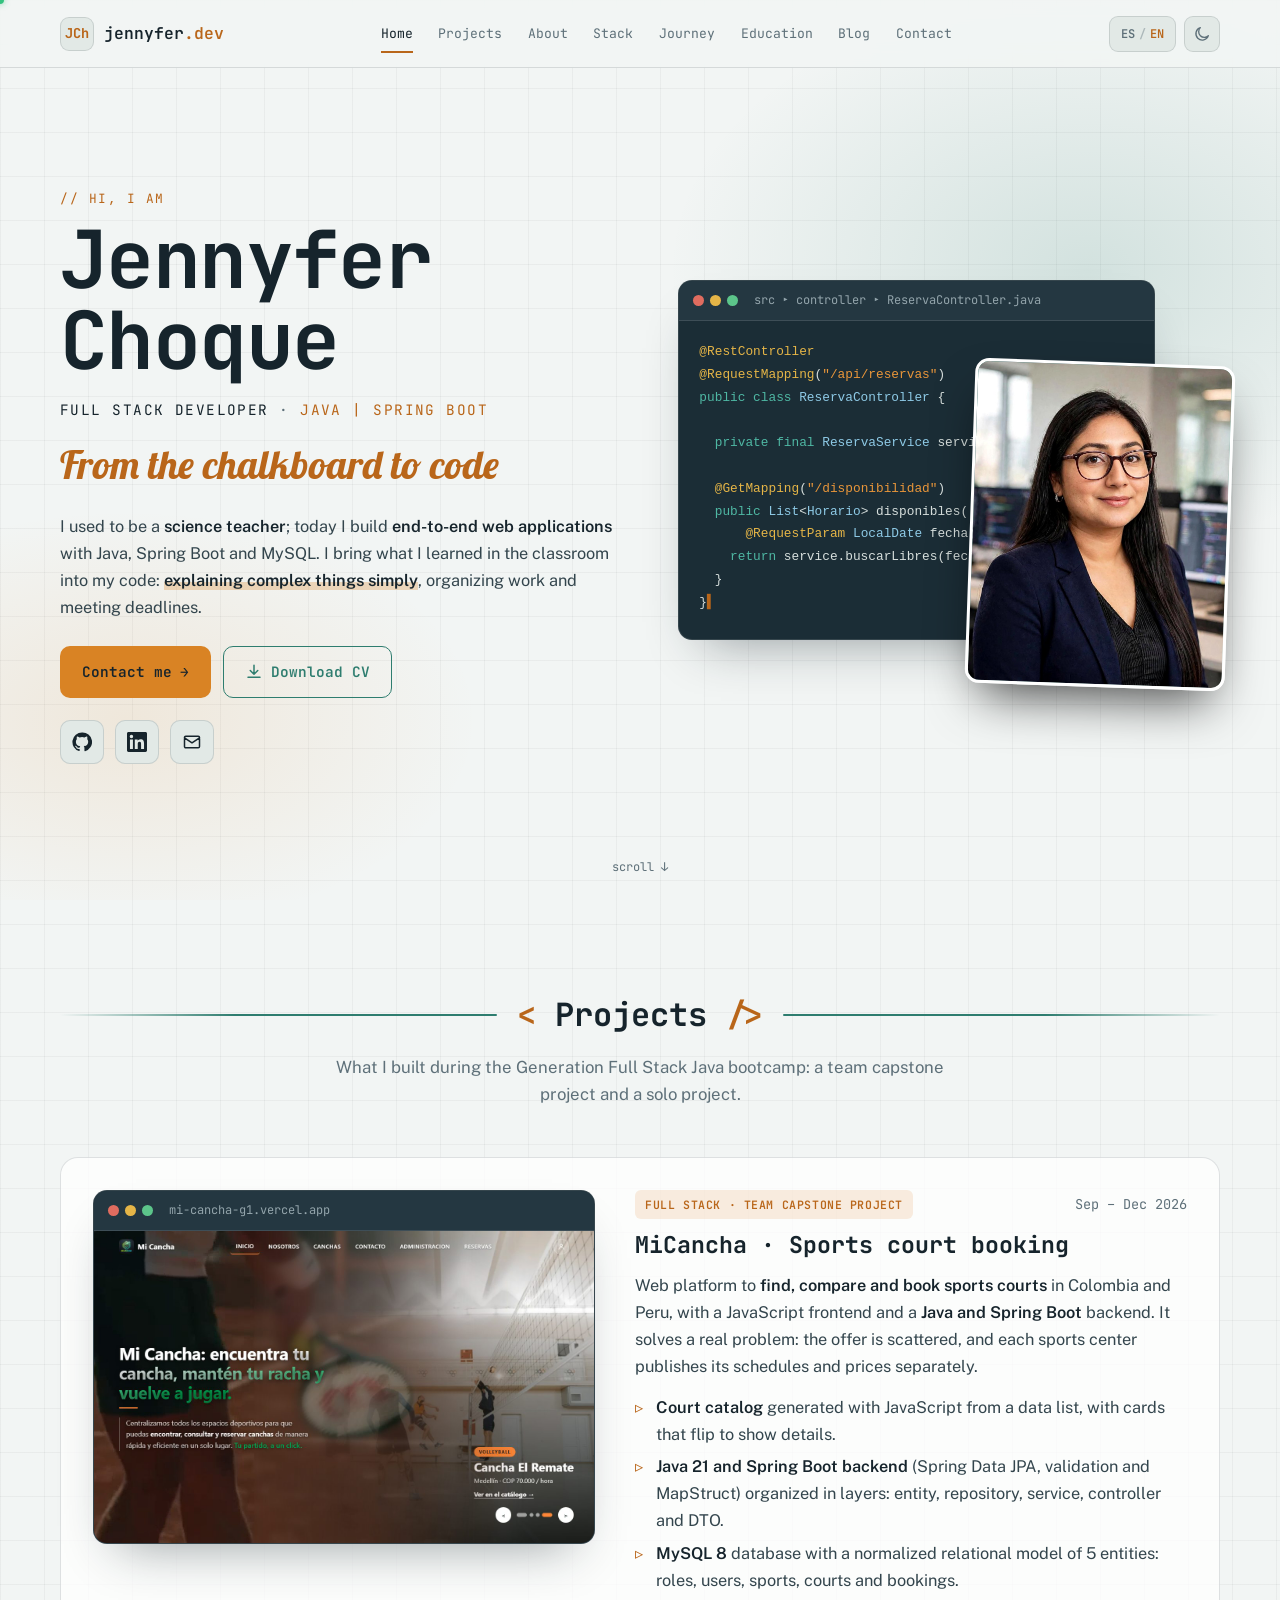
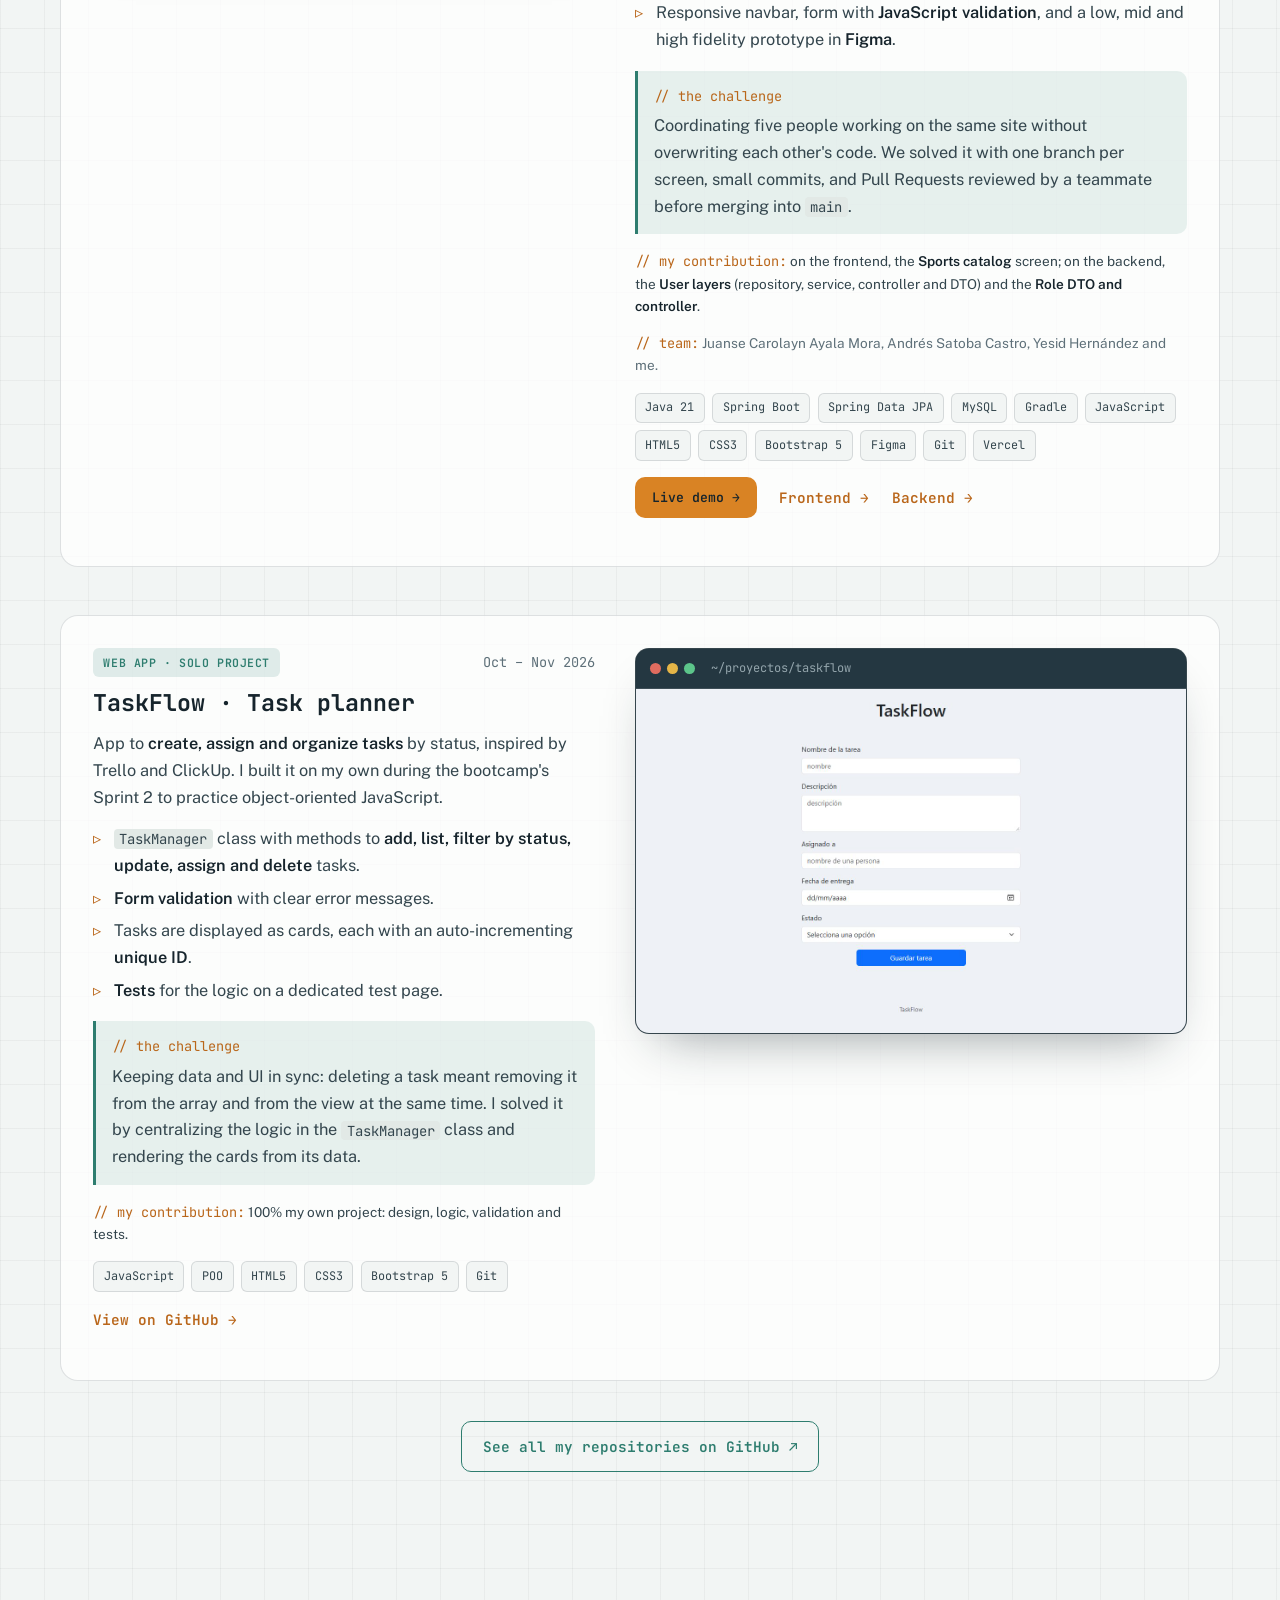
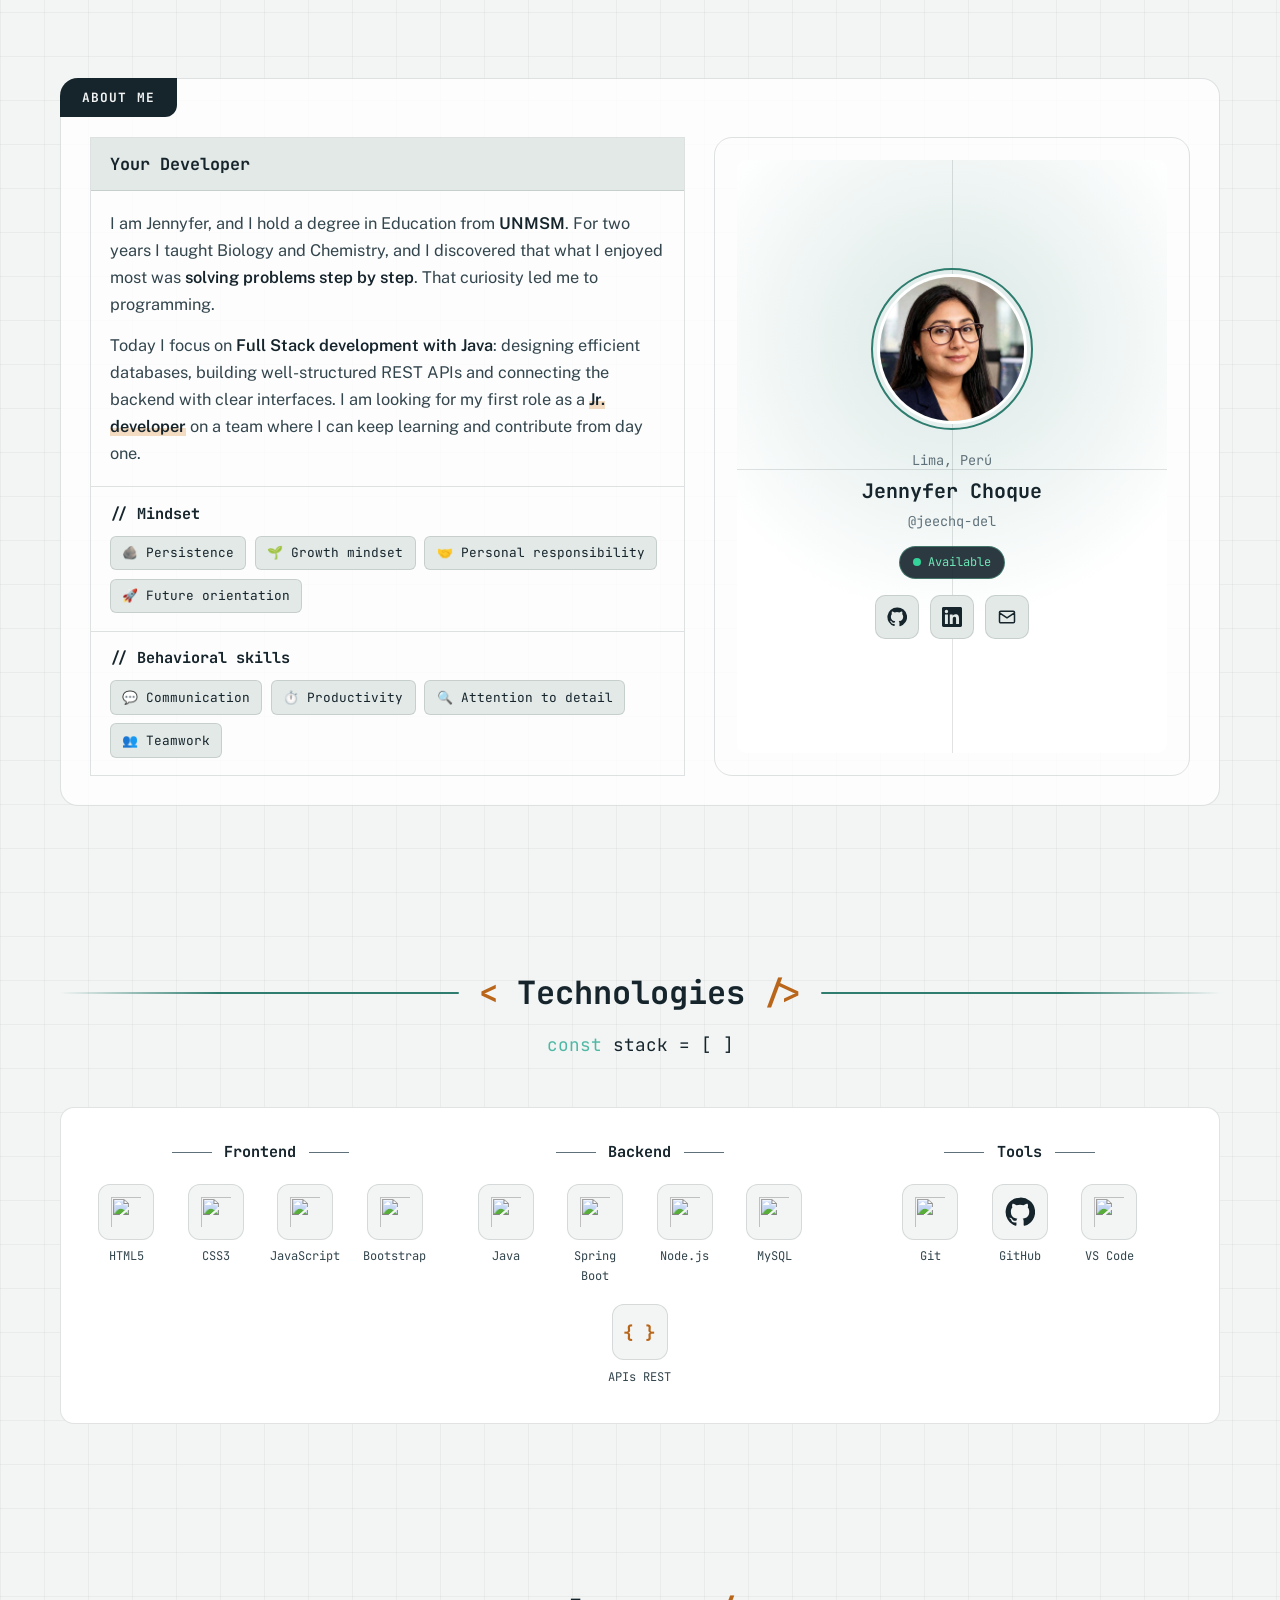
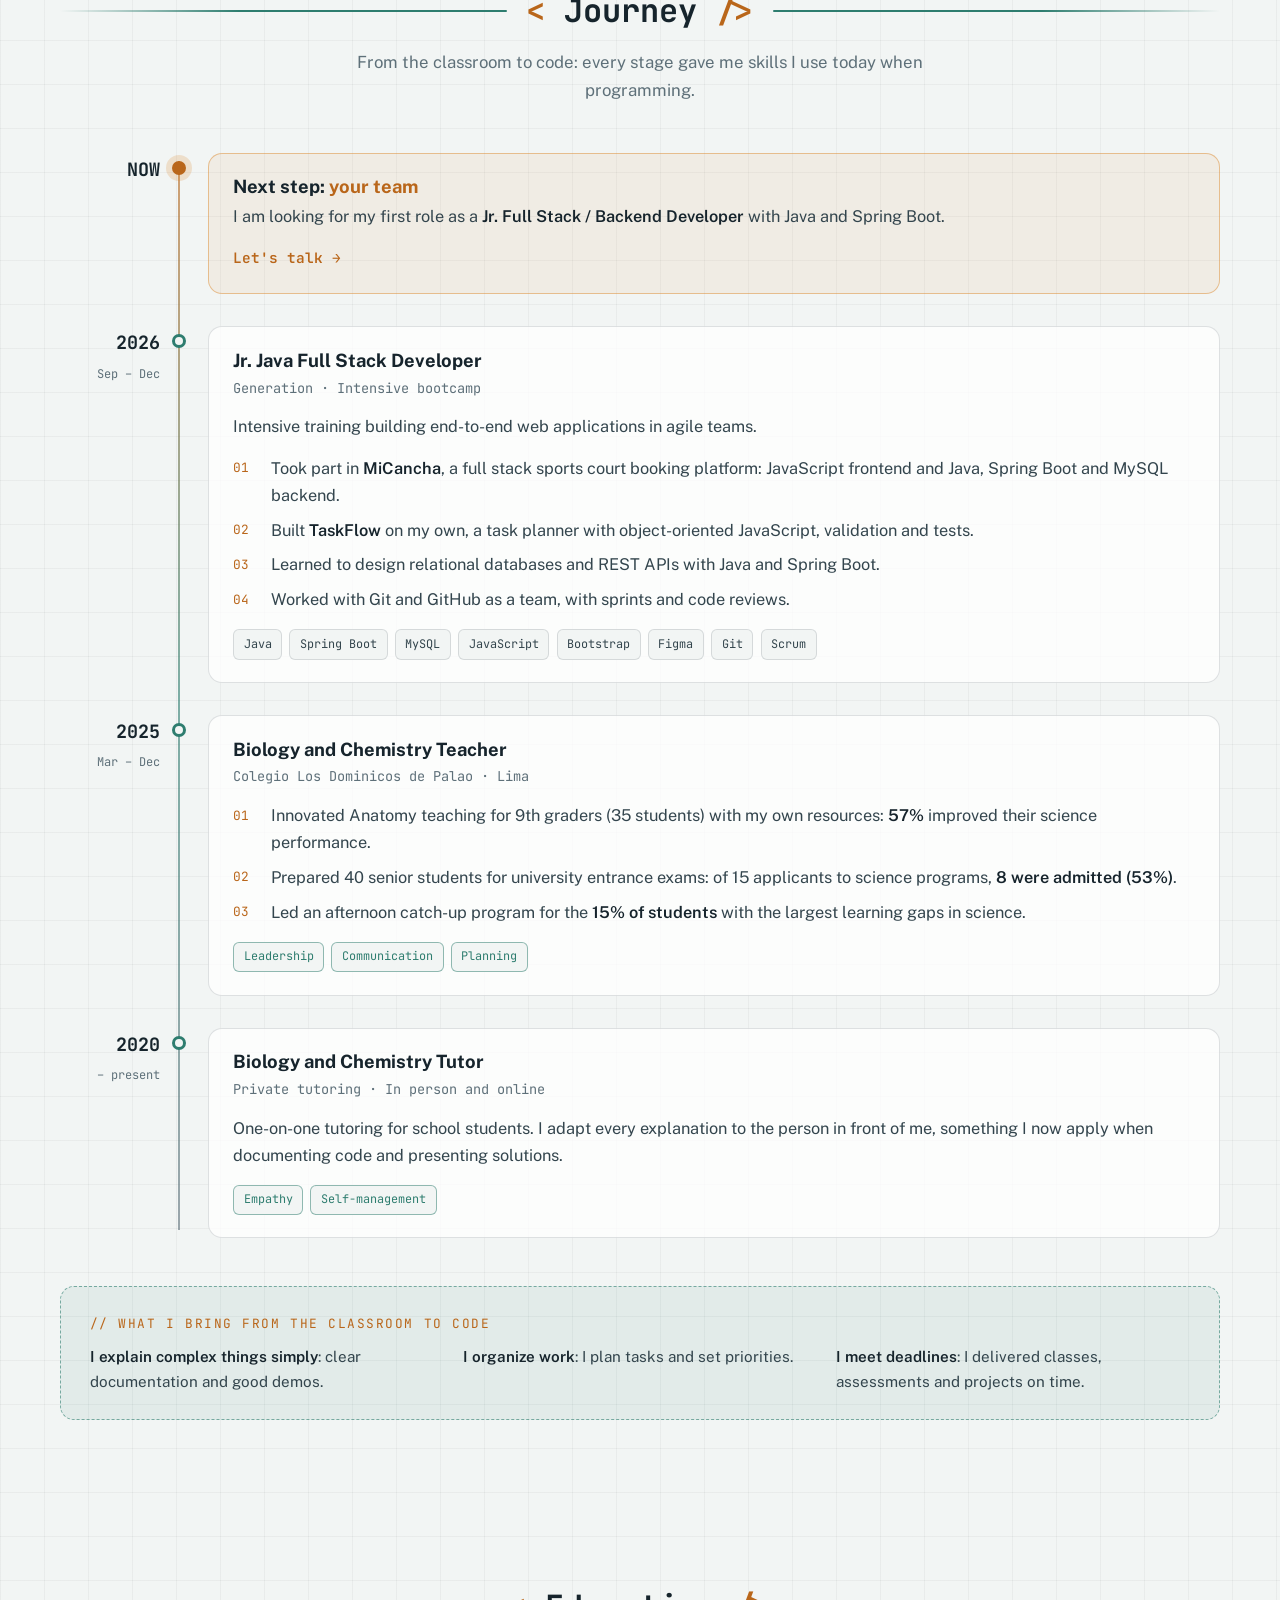
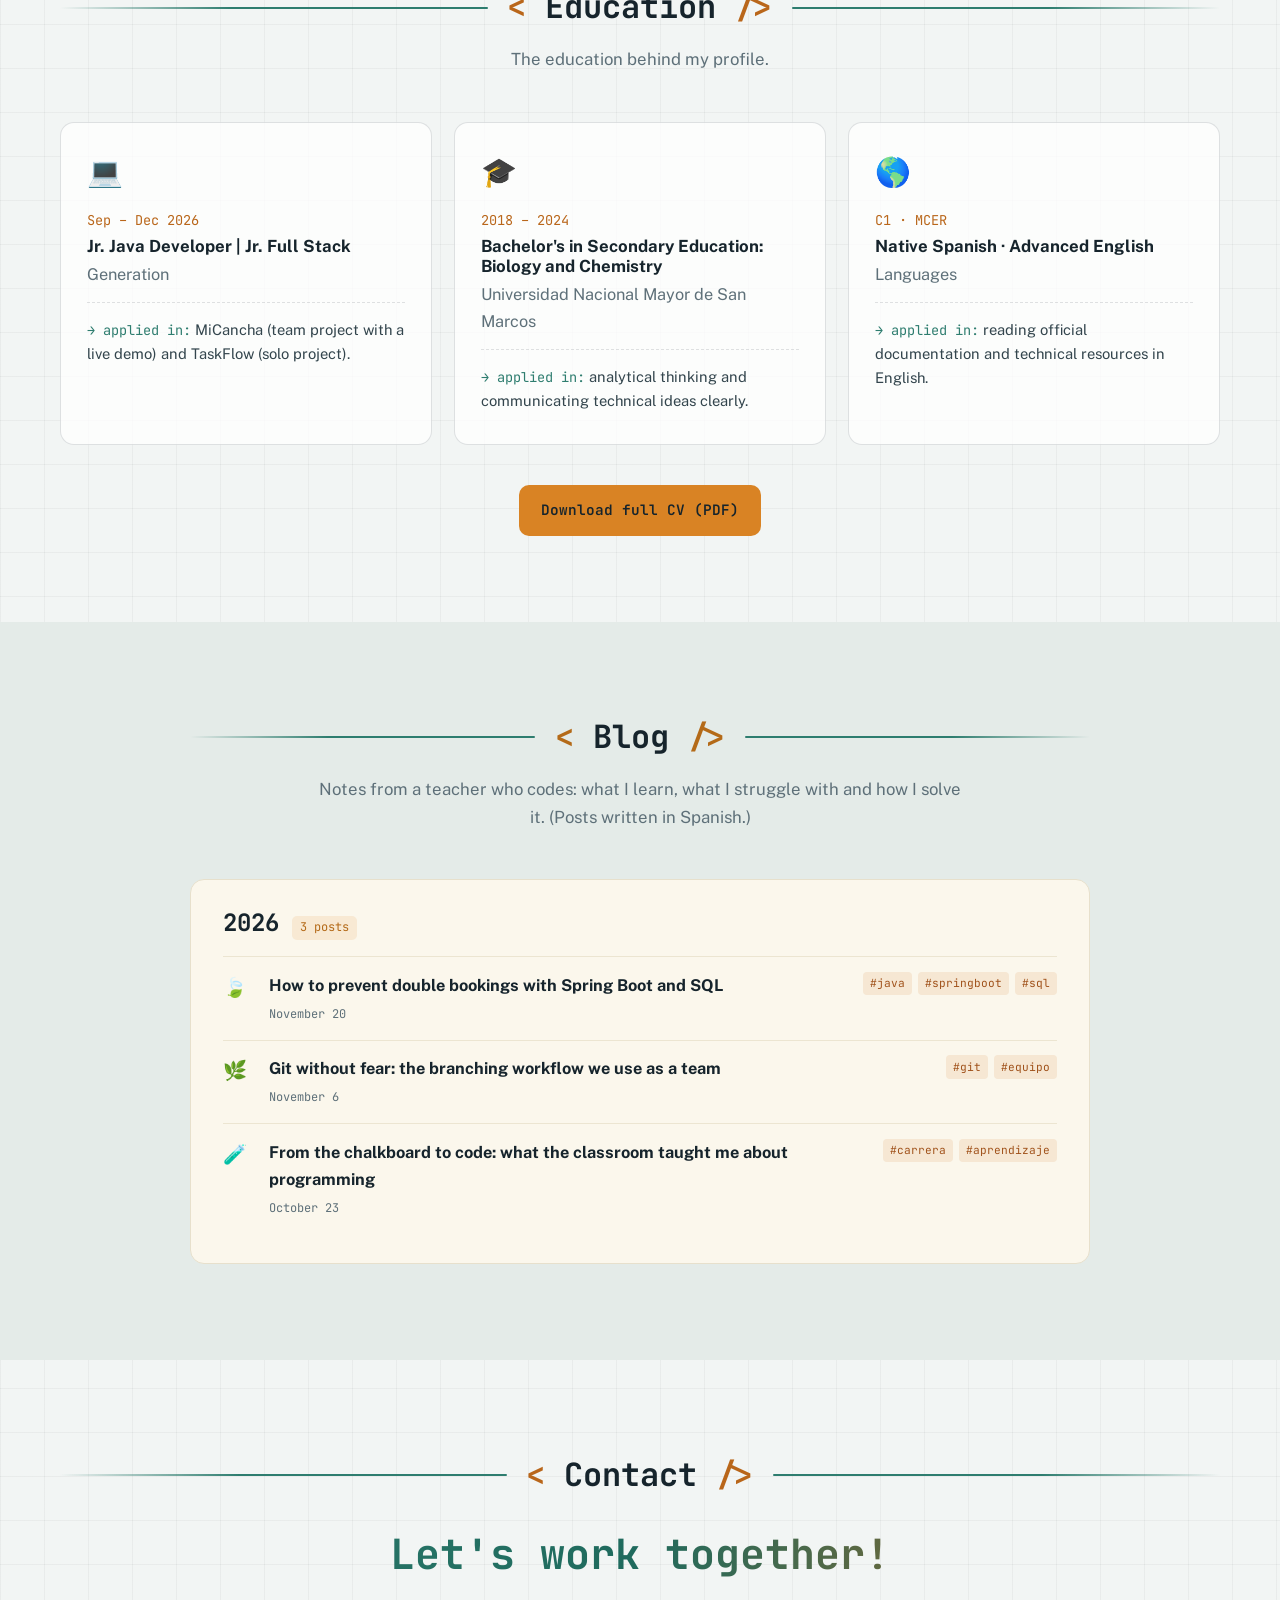
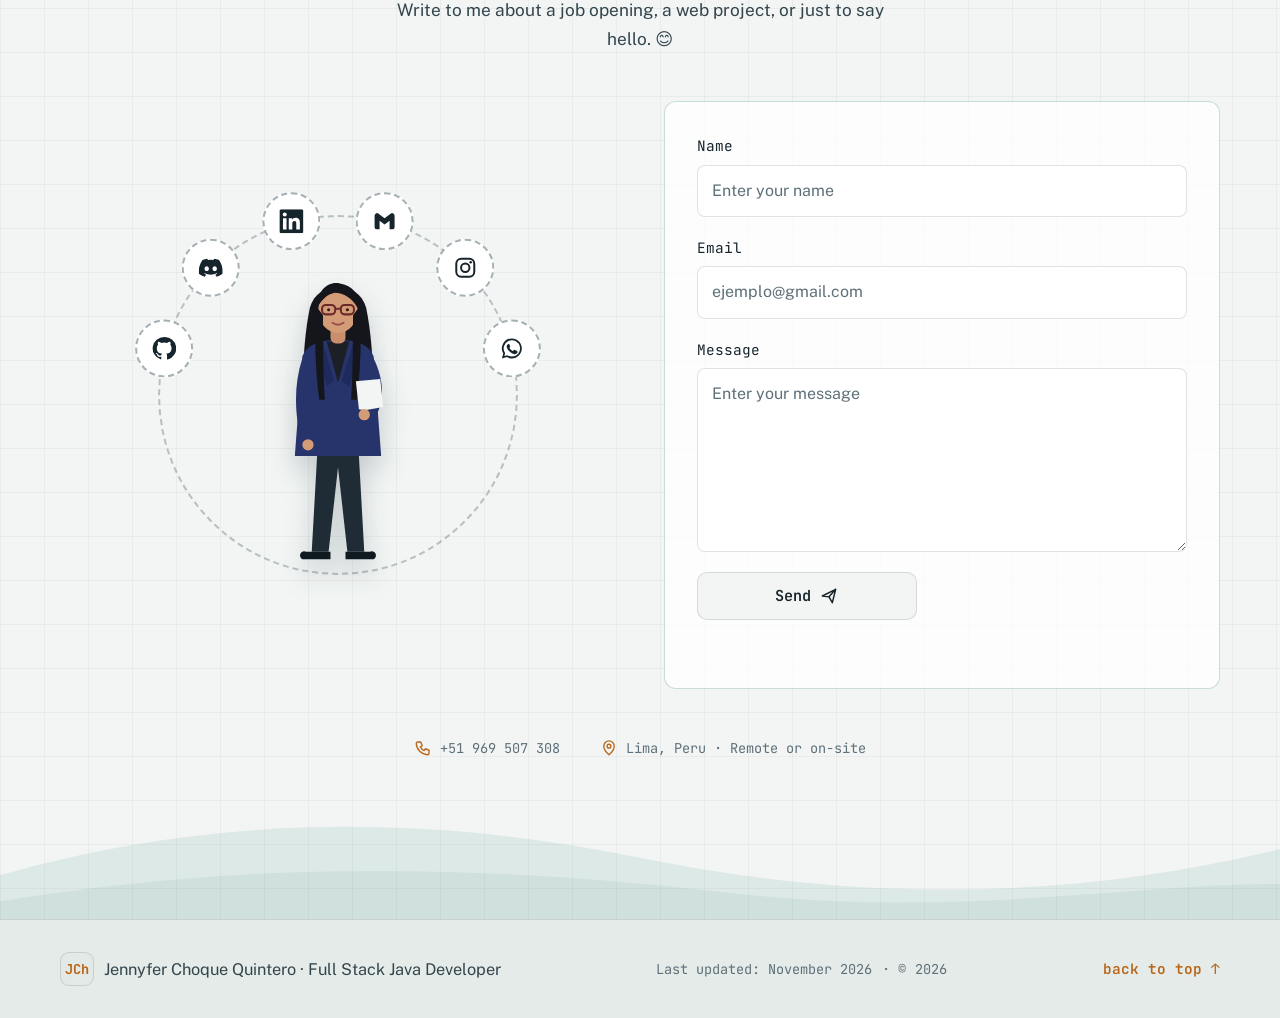
==== index.html @ 05d48472 "feat:portafolio completo" ====
<!DOCTYPE html>
<html lang="es" data-theme="dark">
<head>
  <meta charset="UTF-8">
  <meta name="viewport" content="width=device-width, initial-scale=1.0">
  <title>Jennyfer Choque | Desarrolladora Full Stack Java</title>
  <meta name="description" content="Portafolio de Jennyfer Choque Quintero, desarrolladora Full Stack Java Jr. en Lima, Perú. Java, Spring Boot, MySQL, JavaScript.">
  <meta property="og:title" content="Jennyfer Choque | Desarrolladora Full Stack Java">
  <meta property="og:description" content="De la pizarra al código: construyo aplicaciones web con Java y Spring Boot, y las explico.">
  <meta property="og:image" content="assets/img/jennyfer.jpg">
  <link rel="icon" href="data:image/svg+xml,<svg xmlns='http://www.w3.org/2000/svg' viewBox='0 0 64 64'><rect width='64' height='64' rx='14' fill='%2316242C'/><text x='50%' y='58%' text-anchor='middle' font-family='monospace' font-size='30' font-weight='700' fill='%23D98324'>JCh</text></svg>">
  <!-- Aplica tema e idioma guardados antes de pintar (evita parpadeo) -->
  <script>
    (function () {
      try {
        var t = new URLSearchParams(location.search).get('theme') || localStorage.getItem('theme');
        if (!t) t = window.matchMedia('(prefers-color-scheme: light)').matches ? 'light' : 'dark';
        document.documentElement.setAttribute('data-theme', t);
      } catch (e) {}
    })();
  </script>
  <link rel="preconnect" href="https://fonts.googleapis.com">
  <link rel="preconnect" href="https://fonts.gstatic.com" crossorigin>
  <link href="https://fonts.googleapis.com/css2?family=JetBrains+Mono:wght@400;500;600;700&family=Lobster&family=Public+Sans:wght@400;500;600;700&display=swap" rel="stylesheet">
  <link rel="stylesheet" href="css/styles.css">
</head>
<body>

  <!-- ============ NAVEGACIÓN ============ -->
  <header class="nav" id="nav">
    <div class="nav__inner container">
      <a href="#inicio" class="nav__brand" aria-label="Inicio">
        <span class="nav__logo">JCh</span><span class="nav__brand-text">jennyfer<span class="accent">.dev</span></span>
      </a>
      <nav class="nav__menu" id="navMenu" aria-label="Principal">
        <a href="#inicio" class="nav__link" data-i18n="nav.home">Inicio</a>
        <a href="#proyectos" class="nav__link" data-i18n="nav.projects">Proyectos</a>
        <a href="#sobre-mi" class="nav__link" data-i18n="nav.about">Sobre mí</a>
        <a href="#stack" class="nav__link">Stack</a>
        <a href="#trayectoria" class="nav__link" data-i18n="nav.journey">Trayectoria</a>
        <a href="#formacion" class="nav__link" data-i18n="nav.edu">Formación</a>
        <a href="#blog" class="nav__link">Blog</a>
        <a href="#contacto" class="nav__link" data-i18n="nav.contact">Contacto</a>
      </nav>
      <div class="nav__actions">
        <button class="pill-btn mono" id="langToggle" type="button" aria-label="Switch to English" title="Español / English">
          <span class="lang-es">ES</span><span class="sep">/</span><span class="lang-en">EN</span>
        </button>
        <button class="icon-btn" id="themeToggle" type="button" aria-label="Cambiar a modo día" title="Día / Noche">
          <svg class="ico-sun" viewBox="0 0 24 24" aria-hidden="true"><circle cx="12" cy="12" r="4.2"/><path d="M12 2.5v2.2M12 19.3v2.2M4.6 4.6l1.6 1.6M17.8 17.8l1.6 1.6M2.5 12h2.2M19.3 12h2.2M4.6 19.4l1.6-1.6M17.8 6.2l1.6-1.6"/></svg>
          <svg class="ico-moon" viewBox="0 0 24 24" aria-hidden="true"><path d="M20.5 14.2A8.5 8.5 0 1 1 9.8 3.5a6.8 6.8 0 0 0 10.7 10.7Z"/></svg>
        </button>
        <button class="nav__toggle" id="navToggle" aria-label="Abrir menú" aria-expanded="false" aria-controls="navMenu">
          <span></span><span></span><span></span>
        </button>
      </div>
    </div>
  </header>

  <main>
    <!-- ============ INICIO / HERO ============ -->
    <section class="hero" id="inicio">
      <div class="container hero__grid">
        <div class="hero__text reveal">
          <p class="mono label" data-i18n="hero.hi">// hola, soy</p>
          <h1 class="hero__name">Jennyfer<br>Choque</h1>
          <p class="hero__role mono">FULL STACK DEVELOPER <span class="muted">·</span> <span class="accent">JAVA | SPRING BOOT</span></p>
          <p class="hero__script" data-i18n="hero.motto">De la pizarra al código</p>
          <p class="hero__pitch" data-i18n="hero.pitch">
            Fui <strong>docente de ciencias</strong> y hoy construyo <strong>aplicaciones web de principio a fin</strong> con Java, Spring Boot y MySQL.
            Llevo al código lo que aprendí en el aula: <span class="hl">explicar lo complejo de forma simple</span>, organizar el trabajo y cumplir plazos.
          </p>
          <div class="hero__cta">
            <a href="#contacto" class="btn btn--primary"><span data-i18n="cta.contact">Contáctame</span> <span aria-hidden="true">→</span></a>
            <a href="assets/docs/CV-Jennyfer-Choque-Quintero.pdf" class="btn btn--ghost" download>
              <svg viewBox="0 0 24 24" aria-hidden="true"><path d="M12 3v12m0 0-5-5m5 5 5-5M4 19h16" /></svg> <span data-i18n="cta.cv">Descargar CV</span>
            </a>
          </div>
          <ul class="socials" aria-label="Redes">
            <li><a href="https://github.com/jeechq-del" target="_blank" rel="noopener" aria-label="GitHub" title="GitHub"><svg viewBox="0 0 24 24"><use href="#i-github"/></svg></a></li>
            <li><a href="https://www.linkedin.com/in/jennyfer-chq/" target="_blank" rel="noopener" aria-label="LinkedIn" title="LinkedIn"><svg viewBox="0 0 24 24"><use href="#i-linkedin"/></svg></a></li>
            <li><a href="mailto:jeechq@gmail.com" aria-label="Email" title="Email"><svg viewBox="0 0 24 24"><use href="#i-mail"/></svg></a></li>
          </ul>
        </div>

        <div class="hero__visual reveal">
          <div class="code-window">
            <div class="window-bar">
              <span class="dot dot--r"></span><span class="dot dot--y"></span><span class="dot dot--g"></span>
              <span class="window-path mono">src ▸ controller ▸ ReservaController.java</span>
            </div>
<pre class="code mono" aria-hidden="true"><code><span class="c-an">@RestController</span>
<span class="c-an">@RequestMapping</span>(<span class="c-st">"/api/reservas"</span>)
<span class="c-kw">public class</span> <span class="c-ty">ReservaController</span> {

  <span class="c-kw">private final</span> <span class="c-ty">ReservaService</span> service;

  <span class="c-an">@GetMapping</span>(<span class="c-st">"/disponibilidad"</span>)
  <span class="c-kw">public</span> <span class="c-ty">List</span>&lt;<span class="c-ty">Horario</span>&gt; disponibles(
      <span class="c-an">@RequestParam</span> <span class="c-ty">LocalDate</span> fecha) {
    <span class="c-kw">return</span> service.buscarLibres(fecha);
  }
}<span class="cursor">▍</span></code></pre>
          </div>
          <figure class="hero__photo">
            <img src="assets/img/jennyfer.jpg" alt="Jennyfer Choque" class="js-photo" width="1200" height="1500">
            <span class="photo-fallback" aria-hidden="true">JCh</span>
          </figure>
        </div>
      </div>
      <a href="#proyectos" class="scroll-hint mono" aria-label="Proyectos">scroll ↓</a>
    </section>

    <!-- ============ PROYECTOS ============ -->
    <section class="section" id="proyectos">
      <div class="container">
        <header class="section__head section__head--center reveal">
          <div class="ct-head">
            <span class="ct-line" aria-hidden="true"></span>
            <h2 class="ct-tag mono"><span class="accent">&lt;</span> <span data-i18n="proj.tag">Proyectos</span> <span class="accent">/&gt;</span></h2>
            <span class="ct-line" aria-hidden="true"></span>
          </div>
          <p class="section__sub" data-i18n="proj.sub">Lo que construí durante el bootcamp Full Stack Java de Generation: un proyecto final en equipo y uno individual.</p>
        </header>

        <div class="projects">
          <!-- PROYECTO 1: MiCancha (en equipo) -->
          <article class="project reveal">
            <div class="project__media">
              <div class="window-bar">
                <span class="dot dot--r"></span><span class="dot dot--y"></span><span class="dot dot--g"></span>
                <span class="window-path mono">mi-cancha-g1.vercel.app</span>
              </div>
              <a href="https://mi-cancha-g1.vercel.app" target="_blank" rel="noopener" class="project__shot">
                <img src="assets/img/micancha.jpg" alt="Página de inicio de MiCancha" width="1280" height="800" loading="lazy">
              </a>
            </div>
            <div class="project__body">
              <div class="project__meta">
                <span class="tag tag--amber mono" data-i18n="p1.tag">FULL STACK · PROYECTO FINAL EN EQUIPO</span>
                <span class="mono muted small" data-i18n="date.bootcamp">sep – dic 2026</span>
              </div>
              <h3 class="project__title" data-i18n="p1.title">MiCancha · Reserva de canchas deportivas</h3>
              <p data-i18n="p1.desc">Plataforma web para <strong>encontrar, comparar y reservar canchas deportivas</strong> en Colombia y Perú, con frontend en JavaScript y backend en <strong>Java y Spring Boot</strong>. Resuelve un problema real: la oferta está dispersa y cada complejo publica sus horarios y precios por separado.</p>
              <ul class="bullets">
                <li data-i18n="p1.f1"><strong>Catálogo de canchas</strong> generado con JavaScript desde una lista de datos, con tarjetas que giran para mostrar detalles.</li>
                <li data-i18n="p1.f2"><strong>Backend con Java 21 y Spring Boot</strong> (Spring Data JPA, validaciones y MapStruct) organizado en capas: entidad, repository, service, controller y DTO.</li>
                <li data-i18n="p1.f3">Base de datos <strong>MySQL 8</strong> con modelo relacional normalizado de 5 entidades: roles, usuarios, deportes, canchas y reservas.</li>
                <li data-i18n="p1.f4">Navbar responsive, formulario con <strong>validación en JavaScript</strong> y prototipo en <strong>Figma</strong> en baja, media y alta fidelidad.</li>
              </ul>
              <div class="callout">
                <p class="mono small accent" data-i18n="p.challenge">// el reto</p>
                <p data-i18n="p1.challenge">Coordinar a cinco personas trabajando en el mismo sitio sin pisarnos el código. Lo resolvimos con una rama por pantalla, commits pequeños y Pull Requests revisados por otra persona antes de unirlos a <code>main</code>.</p>
              </div>
              <p class="small" data-i18n="p1.role"><span class="mono accent">// mi aporte:</span> en el frontend, la pantalla de <strong>Catálogo de deportes</strong>; en el backend, las <strong>capas de Usuario</strong> (repository, service, controller y DTO) y el <strong>DTO y controller de Roles</strong>.</p>
              <p class="small team" data-i18n="p1.team"><span class="mono accent">// equipo:</span> Juanse Carolayn Ayala Mora, Andrés Satoba Castro, Yesid Hernández y yo.</p>
              <ul class="chips" aria-label="Tecnologías">
                <li>Java 21</li><li>Spring Boot</li><li>Spring Data JPA</li><li>MySQL</li><li>Gradle</li><li>JavaScript</li><li>HTML5</li><li>CSS3</li><li>Bootstrap 5</li><li>Figma</li><li>Git</li><li>Vercel</li>
              </ul>
              <div class="project__links">
                <a href="https://mi-cancha-g1.vercel.app" target="_blank" rel="noopener" class="btn btn--primary btn--sm" data-i18n="p.demo">Ver demo →</a>
                <a href="https://github.com/Juensi9Mora/Proyecto-Final-Grupo1" target="_blank" rel="noopener" class="link-arrow" data-i18n="p.front">Frontend →</a>
                <a href="https://github.com/Juensi9Mora/Proyecto-Final-Grupo1-Backend" target="_blank" rel="noopener" class="link-arrow" data-i18n="p.back">Backend →</a>
              </div>
            </div>
          </article>

          <!-- PROYECTO 2: TaskFlow (individual) -->
          <article class="project project--alt reveal">
            <div class="project__media">
              <div class="window-bar">
                <span class="dot dot--r"></span><span class="dot dot--y"></span><span class="dot dot--g"></span>
                <span class="window-path mono">~/proyectos/taskflow</span>
              </div>
              <a href="https://github.com/jeechq-del/Taskflow" target="_blank" rel="noopener" class="project__shot">
                <img src="assets/img/taskflow.jpg" alt="Formulario de nueva tarea de TaskFlow" width="1280" height="800" loading="lazy">
              </a>
            </div>
            <div class="project__body">
              <div class="project__meta">
                <span class="tag tag--green mono" data-i18n="p2.tag">WEB APP · PROYECTO INDIVIDUAL</span>
                <span class="mono muted small" data-i18n="p2.date">oct – nov 2026</span>
              </div>
              <h3 class="project__title" data-i18n="p2.title">TaskFlow · Planificador de tareas</h3>
              <p data-i18n="p2.desc">Aplicación para <strong>crear, asignar y organizar tareas</strong> por estado, inspirada en Trello y ClickUp. La construí sola durante el Sprint 2 del bootcamp para practicar JavaScript orientado a objetos.</p>
              <ul class="bullets">
                <li data-i18n="p2.f1">Clase <code>TaskManager</code> con métodos para <strong>agregar, listar, filtrar por estado, actualizar, asignar y eliminar</strong> tareas.</li>
                <li data-i18n="p2.f2"><strong>Validación del formulario</strong> con mensajes de error claros.</li>
                <li data-i18n="p2.f3">Las tareas se muestran como tarjetas, cada una con un <strong>ID único</strong> autoincremental.</li>
                <li data-i18n="p2.f4"><strong>Pruebas</strong> de la lógica en una página de tests dedicada.</li>
              </ul>
              <div class="callout">
                <p class="mono small accent" data-i18n="p.challenge">// el reto</p>
                <p data-i18n="p2.challenge">Mantener sincronizados los datos y la pantalla: al eliminar una tarea había que quitarla del arreglo y de la vista a la vez. Lo resolví concentrando la lógica en la clase <code>TaskManager</code> y dibujando las tarjetas a partir de sus datos.</p>
              </div>
              <p class="small" data-i18n="p2.role"><span class="mono accent">// mi aporte:</span> proyecto 100% mío: diseño, lógica, validaciones y pruebas.</p>
              <ul class="chips" aria-label="Tecnologías">
                <li>JavaScript</li><li>POO</li><li>HTML5</li><li>CSS3</li><li>Bootstrap 5</li><li>Git</li>
              </ul>
              <div class="project__links">
                <a href="https://github.com/jeechq-del/Taskflow" target="_blank" rel="noopener" class="link-arrow" data-i18n="p.github">Ver en GitHub →</a>
                <!-- Cuando actives GitHub Pages en el repo Taskflow, descomenta:
                <a href="https://jeechq-del.github.io/Taskflow/" target="_blank" rel="noopener" class="link-arrow" data-i18n="p.demo2">Ver demo →</a> -->
              </div>
            </div>
          </article>
        </div>

        <p class="center reveal"><a href="https://github.com/jeechq-del" target="_blank" rel="noopener" class="btn btn--ghost" data-i18n="proj.all">Ver todos mis repositorios en GitHub ↗</a></p>
      </div>
    </section>

    <!-- ============ SOBRE MÍ ============ -->
    <section class="section" id="sobre-mi">
      <div class="container">
        <div class="tabpanel reveal">
          <span class="tabpanel__tab mono" data-i18n="about.tab">SOBRE MÍ</span>
          <div class="tabpanel__grid">
            <div class="about-box">
              <h2 class="about-box__head mono" data-i18n="about.head">Tu Desarrolladora</h2>
              <div class="about-box__body">
                <p data-i18n="about.p1">Soy Jennyfer, licenciada en Educación por la <strong>UNMSM</strong>. Durante dos años enseñé Biología y Química, y descubrí que lo que más disfrutaba era <strong>resolver problemas paso a paso</strong>. Esa curiosidad me llevó a la programación.</p>
                <p data-i18n="about.p2">Hoy me enfoco en el desarrollo <strong>Full Stack con Java</strong>: diseñar bases de datos eficientes, construir APIs REST bien estructuradas y conectar el backend con interfaces claras. Busco mi primer rol como <span class="hl">desarrolladora Jr.</span> en un equipo donde seguir aprendiendo y aportar desde el primer día.</p>
              </div>
              <div class="about-box__group">
                <h3 class="mono" data-i18n="about.mind">// Mentalidad</h3>
                <ul class="pills">
                  <li><span aria-hidden="true">🪨</span> <span data-i18n="m.1">Persistencia</span></li>
                  <li><span aria-hidden="true">🌱</span> <span data-i18n="m.2">Mentalidad de crecimiento</span></li>
                  <li><span aria-hidden="true">🤝</span> <span data-i18n="m.3">Responsabilidad personal</span></li>
                  <li><span aria-hidden="true">🚀</span> <span data-i18n="m.4">Orientación al futuro</span></li>
                </ul>
              </div>
              <div class="about-box__group">
                <h3 class="mono" data-i18n="about.soft">// Habilidades de comportamiento</h3>
                <ul class="pills">
                  <li><span aria-hidden="true">💬</span> <span data-i18n="s.1">Comunicación</span></li>
                  <li><span aria-hidden="true">⏱️</span> <span data-i18n="s.2">Productividad</span></li>
                  <li><span aria-hidden="true">🔍</span> <span data-i18n="s.3">Orientación al detalle</span></li>
                  <li><span aria-hidden="true">👥</span> <span data-i18n="s.4">Trabajo en equipo</span></li>
                </ul>
              </div>
            </div>

            <aside class="profile-card">
              <div class="profile-card__inner">
                <span class="cross cross--v" aria-hidden="true"></span>
                <span class="cross cross--h" aria-hidden="true"></span>
                <div class="profile-card__photo">
                  <img src="assets/img/jennyfer-avatar.jpg" alt="Jennyfer Choque" class="js-photo" width="800" height="800">
                  <span class="photo-fallback" aria-hidden="true">JCh</span>
                </div>
                <p class="mono muted small">Lima, Perú</p>
                <h3 class="profile-card__name">Jennyfer Choque</h3>
                <p class="mono muted small">@jeechq-del</p>
                <span class="badge badge--ok"><span class="pulse"></span> <span data-i18n="badge.av">Disponible</span></span>
                <ul class="socials socials--center" aria-label="Redes">
                  <li><a href="https://github.com/jeechq-del" target="_blank" rel="noopener" aria-label="GitHub" title="GitHub"><svg viewBox="0 0 24 24"><use href="#i-github"/></svg></a></li>
                  <li><a href="https://www.linkedin.com/in/jennyfer-chq/" target="_blank" rel="noopener" aria-label="LinkedIn" title="LinkedIn"><svg viewBox="0 0 24 24"><use href="#i-linkedin"/></svg></a></li>
                  <li><a href="mailto:jeechq@gmail.com" aria-label="Email" title="Email"><svg viewBox="0 0 24 24"><use href="#i-mail"/></svg></a></li>
                </ul>
              </div>
            </aside>
          </div>
        </div>
      </div>
    </section>

    <!-- ============ STACK ============ -->
    <section class="section section--tight" id="stack">
      <div class="container">
        <header class="section__head section__head--center reveal">
          <div class="ct-head">
            <span class="ct-line" aria-hidden="true"></span>
            <h2 class="ct-tag mono"><span class="accent">&lt;</span> <span data-i18n="stack.tag">Tecnologías</span> <span class="accent">/&gt;</span></h2>
            <span class="ct-line" aria-hidden="true"></span>
          </div>
          <p class="mono code-line"><span class="c-kw">const</span> stack = [ ]</p>
        </header>
        <div class="stack reveal">
          <div class="stack__group">
            <h3 class="stack__title mono">Frontend</h3>
            <ul class="stack__icons">
              <li><img src="https://cdn.jsdelivr.net/gh/devicons/devicon/icons/html5/html5-original.svg" alt="" loading="lazy"><span>HTML5</span></li>
              <li><img src="https://cdn.jsdelivr.net/gh/devicons/devicon/icons/css3/css3-original.svg" alt="" loading="lazy"><span>CSS3</span></li>
              <li><img src="https://cdn.jsdelivr.net/gh/devicons/devicon/icons/javascript/javascript-original.svg" alt="" loading="lazy"><span>JavaScript</span></li>
              <li><img src="https://cdn.jsdelivr.net/gh/devicons/devicon/icons/bootstrap/bootstrap-original.svg" alt="" loading="lazy"><span>Bootstrap</span></li>
            </ul>
          </div>
          <div class="stack__group">
            <h3 class="stack__title mono">Backend</h3>
            <ul class="stack__icons">
              <li><img src="https://cdn.jsdelivr.net/gh/devicons/devicon/icons/java/java-original.svg" alt="" loading="lazy"><span>Java</span></li>
              <li><img src="https://cdn.jsdelivr.net/gh/devicons/devicon/icons/spring/spring-original.svg" alt="" loading="lazy"><span>Spring Boot</span></li>
              <li><img src="https://cdn.jsdelivr.net/gh/devicons/devicon/icons/nodejs/nodejs-original.svg" alt="" loading="lazy"><span>Node.js</span></li>
              <li><img src="https://cdn.jsdelivr.net/gh/devicons/devicon/icons/mysql/mysql-original.svg" alt="" loading="lazy"><span>MySQL</span></li>
              <li><span class="stack__glyph mono" aria-hidden="true">{ }</span><span>APIs REST</span></li>
            </ul>
          </div>
          <div class="stack__group">
            <h3 class="stack__title mono" data-i18n="stack.tools">Herramientas</h3>
            <ul class="stack__icons">
              <li><img src="https://cdn.jsdelivr.net/gh/devicons/devicon/icons/git/git-original.svg" alt="" loading="lazy"><span>Git</span></li>
              <li><span class="stack__glyph stack__glyph--gh" aria-hidden="true"><svg viewBox="0 0 24 24" width="30" height="30"><use href="#i-github"/></svg></span><span>GitHub</span></li>
              <li><img src="https://cdn.jsdelivr.net/gh/devicons/devicon/icons/vscode/vscode-original.svg" alt="" loading="lazy"><span>VS Code</span></li>
            </ul>
          </div>
        </div>
      </div>
    </section>

    <!-- ============ TRAYECTORIA ============ -->
    <section class="section" id="trayectoria">
      <div class="container">
        <header class="section__head section__head--center reveal">
          <div class="ct-head">
            <span class="ct-line" aria-hidden="true"></span>
            <h2 class="ct-tag mono"><span class="accent">&lt;</span> <span data-i18n="jr.tag">Trayectoria</span> <span class="accent">/&gt;</span></h2>
            <span class="ct-line" aria-hidden="true"></span>
          </div>
          <p class="section__sub" data-i18n="jr.sub">Del aula al código: cada etapa me dejó habilidades que hoy uso al programar.</p>
        </header>

        <ol class="timeline">
          <li class="timeline__item timeline__item--now reveal">
            <div class="timeline__date mono"><span data-i18n="jr.now">HOY</span></div>
            <div class="timeline__card">
              <h3 data-i18n="jr.next">Siguiente paso: <span class="accent">tu equipo</span></h3>
              <p data-i18n="jr.nextp">Busco mi primer rol como <strong>Desarrolladora Full Stack / Backend Jr.</strong>, con Java y Spring Boot.</p>
              <a href="#contacto" class="link-arrow" data-i18n="jr.talk">Hablemos →</a>
            </div>
          </li>

          <li class="timeline__item reveal">
            <div class="timeline__date mono"><span>2026</span><small data-i18n="date.sepdec">sep – dic</small></div>
            <div class="timeline__card">
              <h3 data-i18n="jr.g.role">Desarrolladora Java Full Stack Jr.</h3>
              <p class="mono muted small" data-i18n="jr.g.org">Generation · Bootcamp intensivo</p>
              <p data-i18n="jr.g.sum">Formación intensiva construyendo aplicaciones web de principio a fin en equipos ágiles.</p>
              <ol class="numbered">
                <li data-i18n="jr.g.1">Participé en <strong>MiCancha</strong>, plataforma full stack para reservar canchas deportivas: frontend en JavaScript y backend con Java, Spring Boot y MySQL.</li>
                <li data-i18n="jr.g.2">Construí sola <strong>TaskFlow</strong>, un planificador de tareas con JavaScript orientado a objetos, validaciones y pruebas.</li>
                <li data-i18n="jr.g.3">Aprendí a diseñar bases de datos relacionales y APIs REST con Java y Spring Boot.</li>
                <li data-i18n="jr.g.4">Trabajé con Git y GitHub en equipo, con sprints y revisiones de código.</li>
              </ol>
              <ul class="chips"><li>Java</li><li>Spring Boot</li><li>MySQL</li><li>JavaScript</li><li>Bootstrap</li><li>Figma</li><li>Git</li><li>Scrum</li></ul>
            </div>
          </li>

          <li class="timeline__item reveal">
            <div class="timeline__date mono"><span>2025</span><small data-i18n="date.mardec">mar – dic</small></div>
            <div class="timeline__card">
              <h3 data-i18n="jr.t.role">Docente de Biología y Química</h3>
              <p class="mono muted small">Colegio Los Dominicos de Palao · Lima</p>
              <ol class="numbered">
                <li data-i18n="jr.t.1">Innové la enseñanza de Anatomía en 3.º de secundaria (35 alumnos) con recursos propios: el <strong>57%</strong> mejoró su desempeño en ciencias.</li>
                <li data-i18n="jr.t.2">Preparé a 40 alumnos de 5.º para sus exámenes de admisión: de 15 postulantes a carreras de ciencias, <strong>8 ingresaron (53%)</strong>.</li>
                <li data-i18n="jr.t.3">Lideré un programa de nivelación vespertino para el <strong>15% del alumnado</strong> con mayores brechas de aprendizaje en ciencias.</li>
              </ol>
              <ul class="chips chips--soft"><li data-i18n="sk.lead">Liderazgo</li><li data-i18n="s.1">Comunicación</li><li data-i18n="sk.plan">Planificación</li></ul>
            </div>
          </li>

          <li class="timeline__item reveal">
            <div class="timeline__date mono"><span>2020</span><small data-i18n="date.now">– actualidad</small></div>
            <div class="timeline__card">
              <h3 data-i18n="jr.a.role">Asesora de Biología y Química</h3>
              <p class="mono muted small" data-i18n="jr.a.org">Asesorías particulares · Presencial y virtual</p>
              <p data-i18n="jr.a.sum">Asesorías personalizadas a nivel escolar. Adapto cada explicación a quien tengo enfrente, algo que hoy aplico al documentar código y presentar soluciones.</p>
              <ul class="chips chips--soft"><li data-i18n="sk.emp">Empatía</li><li data-i18n="sk.self">Autogestión</li></ul>
            </div>
          </li>
        </ol>

        <div class="takeaway reveal">
          <p class="mono label" data-i18n="tk.label">// lo que traigo del aula al código</p>
          <ul>
            <li data-i18n="tk.1"><strong>Explico lo complejo de forma simple</strong>: documentación clara y buenas demos.</li>
            <li data-i18n="tk.2"><strong>Organizo el trabajo</strong>: planifico tareas y priorizo.</li>
            <li data-i18n="tk.3"><strong>Cumplo plazos</strong>: entregué clases, evaluaciones y proyectos a tiempo.</li>
          </ul>
        </div>
      </div>
    </section>

    <!-- ============ FORMACIÓN / CV ============ -->
    <section class="section section--tight" id="formacion">
      <div class="container">
        <header class="section__head section__head--center reveal">
          <div class="ct-head">
            <span class="ct-line" aria-hidden="true"></span>
            <h2 class="ct-tag mono"><span class="accent">&lt;</span> <span data-i18n="edu.tag">Formación</span> <span class="accent">/&gt;</span></h2>
            <span class="ct-line" aria-hidden="true"></span>
          </div>
          <p class="section__sub" data-i18n="edu.title">Formación que respalda mi perfil.</p>
        </header>
        <div class="cards3">
          <article class="edu reveal">
            <span class="edu__icon" aria-hidden="true">💻</span>
            <p class="mono small accent" data-i18n="date.bootcamp">sep – dic 2026</p>
            <h3 data-i18n="edu.g">Desarrolladora Java Jr. | Full Stack Jr.</h3>
            <p class="muted">Generation</p>
            <p class="edu__apply" data-i18n="edu.g.apply"><span class="mono small">→ lo apliqué en:</span> MiCancha (en equipo, con demo en vivo) y TaskFlow (individual).</p>
          </article>
          <article class="edu reveal">
            <span class="edu__icon" aria-hidden="true">🎓</span>
            <p class="mono small accent">2018 – 2024</p>
            <h3 data-i18n="edu.u">Licenciatura en Educación Secundaria: Biología y Química</h3>
            <p class="muted">Universidad Nacional Mayor de San Marcos</p>
            <p class="edu__apply" data-i18n="edu.u.apply"><span class="mono small">→ lo apliqué en:</span> pensamiento analítico y en comunicar ideas técnicas con claridad.</p>
          </article>
          <article class="edu reveal">
            <span class="edu__icon" aria-hidden="true">🌎</span>
            <p class="mono small accent">C1 · MCER</p>
            <h3 data-i18n="edu.e">Español nativo · Inglés avanzado</h3>
            <p class="muted" data-i18n="edu.e.sub">Idiomas</p>
            <p class="edu__apply" data-i18n="edu.e.apply"><span class="mono small">→ lo apliqué en:</span> leer documentación oficial y recursos técnicos en inglés.</p>
          </article>
        </div>
        <p class="center reveal"><a href="assets/docs/CV-Jennyfer-Choque-Quintero.pdf" class="btn btn--primary" download data-i18n="edu.cv">Descargar CV completo (PDF)</a></p>
      </div>
    </section>

    <!-- ============ BLOG ============ -->
    <section class="section blog-section" id="blog">
      <div class="container container--narrow">
        <header class="section__head section__head--center reveal">
          <div class="ct-head">
            <span class="ct-line" aria-hidden="true"></span>
            <h2 class="ct-tag mono"><span class="accent">&lt;</span> <span data-i18n="blog.tag">Blog</span> <span class="accent">/&gt;</span></h2>
            <span class="ct-line" aria-hidden="true"></span>
          </div>
          <p class="section__sub" data-i18n="blog.sub">Notas de una docente que programa: lo que aprendo, lo que me cuesta y cómo lo resuelvo.</p>
        </header>
        <div class="blog reveal">
          <div class="blog__year"><h3 class="mono">2026</h3><span class="mono blog__count">3 posts</span></div>
          <ul class="blog__list">
            <li>
              <span class="blog__ico" aria-hidden="true">🍃</span>
              <div class="blog__main">
                <a href="blog/reservas-sin-cruces.html" class="blog__title" data-i18n="b1.t">Cómo evitar reservas duplicadas con Spring Boot y SQL</a>
                <time class="mono" datetime="2026-11-20" data-i18n="b1.d">20 de noviembre</time>
              </div>
              <div class="blog__tags mono"><span>#java</span><span>#springboot</span><span>#sql</span></div>
            </li>
            <li>
              <span class="blog__ico" aria-hidden="true">🌿</span>
              <div class="blog__main">
                <a href="blog/git-en-equipo.html" class="blog__title" data-i18n="b2.t">Git sin miedo: el flujo de ramas que usamos en equipo</a>
                <time class="mono" datetime="2026-11-06" data-i18n="b2.d">6 de noviembre</time>
              </div>
              <div class="blog__tags mono"><span>#git</span><span>#equipo</span></div>
            </li>
            <li>
              <span class="blog__ico" aria-hidden="true">🧪</span>
              <div class="blog__main">
                <a href="blog/de-la-pizarra-al-codigo.html" class="blog__title" data-i18n="b3.t">De la pizarra al código: lo que el aula me enseñó sobre programar</a>
                <time class="mono" datetime="2026-10-23" data-i18n="b3.d">23 de octubre</time>
              </div>
              <div class="blog__tags mono"><span>#carrera</span><span>#aprendizaje</span></div>
            </li>
          </ul>
        </div>
      </div>
    </section>

    <!-- ============ CONTACTO ============ -->
    <section class="section contact-section" id="contacto">
      <div class="container">
        <div class="ct-head reveal">
          <span class="ct-line" aria-hidden="true"></span>
          <h2 class="ct-tag mono"><span class="accent">&lt;</span> <span data-i18n="ct.tag">Contacto</span> <span class="accent">/&gt;</span></h2>
          <span class="ct-line" aria-hidden="true"></span>
        </div>
        <p class="ct-title reveal" data-i18n="ct.title">¡Trabajemos juntos!</p>
        <p class="ct-sub reveal" data-i18n="ct.sub">Escríbeme para hablar de una vacante, un proyecto web o simplemente para saludar.</p>

        <div class="contact2">
          <!-- Órbita de redes alrededor de la ilustración -->
          <div class="orbit reveal">
            <div class="orbit__ring" aria-hidden="true"></div>
            <ul class="orbit__nodes" aria-label="Redes y contacto">
              <li style="--a:-165deg"><a href="https://github.com/jeechq-del" target="_blank" rel="noopener" class="orbit__node" data-label="GitHub" aria-label="GitHub"><svg viewBox="0 0 24 24"><use href="#i-github"/></svg></a></li>
              <li style="--a:-135deg"><button type="button" class="orbit__node js-discord" data-label="Discord: jeechq" aria-label="Discord: jeechq"><svg viewBox="0 0 24 24"><use href="#i-discord"/></svg></button></li>
              <li style="--a:-105deg"><a href="https://www.linkedin.com/in/jennyfer-chq/" target="_blank" rel="noopener" class="orbit__node" data-label="LinkedIn" aria-label="LinkedIn"><svg viewBox="0 0 24 24"><use href="#i-linkedin"/></svg></a></li>
              <li style="--a:-75deg"><a href="mailto:jeechq@gmail.com" class="orbit__node" data-label="jeechq@gmail.com" aria-label="Gmail: jeechq@gmail.com"><svg viewBox="0 0 24 24"><use href="#i-gmail"/></svg></a></li>
              <li style="--a:-45deg"><a href="https://www.instagram.com/jeechq/" target="_blank" rel="noopener" class="orbit__node" data-label="Instagram" aria-label="Instagram"><svg viewBox="0 0 24 24"><use href="#i-instagram"/></svg></a></li>
              <li style="--a:-15deg"><a href="https://wa.me/51969507308" target="_blank" rel="noopener" class="orbit__node" data-label="WhatsApp" aria-label="WhatsApp"><svg viewBox="0 0 24 24"><use href="#i-whatsapp"/></svg></a></li>
            </ul>
            <!-- Ilustración original: Jennyfer con su celular -->
            <svg class="orbit__person" viewBox="0 0 200 330" role="img" aria-label="Ilustración de Jennyfer">
              <!-- piernas -->
              <path d="M78 205 L72 312 L90 312 L100 222 L110 312 L128 312 L122 205 Z" fill="#1f2c35"/>
              <path d="M66 312 h26 v8 h-30 a4 4 0 0 1 4-8Z M108 312 h26 a4 4 0 0 1 4 8 h-30Z" fill="#0f1a20"/>
              <!-- cabello (atrás) -->
              <path d="M70 52 C62 90 60 150 66 196 L134 196 C140 150 138 90 130 52 C122 22 78 22 70 52Z" fill="#14161c"/>
              <!-- blazer -->
              <path d="M62 104 C66 92 80 86 100 86 C120 86 134 92 138 104 L146 210 L54 210 Z" fill="#26346b"/>
              <!-- blusa -->
              <path d="M88 88 L100 132 L112 88 Z" fill="#1d1f26"/>
              <path d="M84 90 L96 130 L88 136 L76 96Z M116 90 L104 130 L112 136 L124 96Z" fill="#1e2a5c"/>
              <!-- cuello y cara -->
              <rect x="92" y="70" width="16" height="20" rx="6" fill="#c98e6b"/>
              <ellipse cx="100" cy="54" rx="21" ry="25" fill="#d49b77"/>
              <!-- flequillo -->
              <path d="M78 52 C78 30 92 24 102 26 C116 28 124 38 122 54 C116 42 106 36 96 36 C88 38 82 44 78 52Z" fill="#14161c"/>
              <!-- lentes -->
              <g fill="none" stroke="#6b2a2a" stroke-width="2.2"><rect x="83" y="49" width="14" height="10" rx="4"/><rect x="103" y="49" width="14" height="10" rx="4"/><path d="M97 53 h6"/></g>
              <circle cx="90" cy="54" r="1.6" fill="#2a1a14"/><circle cx="110" cy="54" r="1.6" fill="#2a1a14"/>
              <path d="M94 68 q6 4 12 0" stroke="#9c4d4d" stroke-width="2" fill="none" stroke-linecap="round"/>
              <!-- cabello (mechones delante) -->
              <path d="M78 52 C74 80 76 120 80 150 L86 150 C84 118 84 84 84 60Z M122 52 C126 80 124 120 120 150 L114 150 C116 118 116 84 116 60Z" fill="#14161c"/>
              <!-- brazo y celular -->
              <path d="M138 106 C150 130 150 156 138 170 L124 162 C132 150 132 132 128 116Z" fill="#26346b"/>
              <path d="M126 160 l-6 -2 l2 -30 l26 2 l-2 30 Z" fill="#F2F5F4" transform="rotate(-10 134 146)"/>
              <circle cx="128" cy="166" r="6" fill="#d49b77"/>
              <path d="M62 106 C52 136 54 170 62 196 L74 192 C68 168 68 140 74 118Z" fill="#26346b"/>
              <circle cx="68" cy="198" r="6" fill="#d49b77"/>
            </svg>
          </div>

          <form class="form form--card reveal" id="contactForm" novalidate>
            <label><span data-i18n="f.name">Nombre</span><input type="text" name="nombre" required autocomplete="name" placeholder="Escribe tu nombre" data-i18n-ph="f.name.ph"></label>
            <label><span data-i18n="f.email">Correo electrónico</span><input type="email" name="correo" required autocomplete="email" placeholder="ejemplo@gmail.com"></label>
            <label><span data-i18n="f.msg">Mensaje</span><textarea name="mensaje" rows="6" required placeholder="Escribe tu mensaje" data-i18n-ph="f.msg.ph"></textarea></label>
            <button type="submit" class="btn btn--submit"><span data-i18n="f.send">Enviar</span> <svg viewBox="0 0 24 24" aria-hidden="true"><path d="M4 12 20 4l-4 16-4-7-8-1Zm8 1 8-9"/></svg></button>
            <p class="form__note mono small" id="formNote" role="status"></p>
          </form>
        </div>

        <ul class="ct-meta mono small reveal">
          <li><svg viewBox="0 0 24 24"><use href="#i-phone"/></svg> +51 969 507 308</li>
          <li><svg viewBox="0 0 24 24"><use href="#i-pin"/></svg> <span data-i18n="ct.loc">Lima, Perú · Remoto o presencial</span></li>
        </ul>
      </div>
      <svg class="ct-waves" viewBox="0 0 1440 160" preserveAspectRatio="none" aria-hidden="true">
        <path d="M0 110 C240 40 480 40 720 90 C960 140 1200 140 1440 80 L1440 160 L0 160Z"/>
        <path d="M0 140 C300 90 560 100 820 130 C1080 160 1260 120 1440 120 L1440 160 L0 160Z"/>
      </svg>
    </section>
  </main>

  <!-- Botón volver arriba con progreso de scroll -->
  <button class="to-top" id="toTop" type="button" aria-label="Volver arriba" title="Volver arriba">
    <svg class="to-top__ring" viewBox="0 0 48 48" aria-hidden="true"><circle cx="24" cy="24" r="21"/><circle class="to-top__progress" id="toTopProgress" cx="24" cy="24" r="21"/></svg>
    <svg class="to-top__arrow" viewBox="0 0 24 24" aria-hidden="true"><path d="M12 19V5m0 0-6 6m6-6 6 6"/></svg>
  </button>
  <div class="toast mono" id="toast" role="status" aria-live="polite"></div>

  <footer class="footer">
    <div class="container footer__inner">
      <p><span class="nav__logo">JCh</span> <span data-i18n="ft.role">Jennyfer Choque Quintero · Desarrolladora Full Stack Java</span></p>
      <p class="mono small muted"><span data-i18n="ft.upd">Última actualización: noviembre 2026</span> · © <span id="year">2026</span></p>
      <a href="#inicio" class="mono small link-arrow" data-i18n="ft.top">volver arriba ↑</a>
    </div>
  </footer>

  <!-- Íconos SVG reutilizables -->
  <svg width="0" height="0" style="position:absolute" aria-hidden="true">
    <symbol id="i-github" viewBox="0 0 24 24"><path fill="currentColor" stroke="none" d="M12 .5a11.5 11.5 0 0 0-3.64 22.41c.58.1.79-.25.79-.56v-2c-3.2.7-3.88-1.37-3.88-1.37-.53-1.33-1.28-1.69-1.28-1.69-1.05-.71.08-.7.08-.7 1.16.08 1.77 1.19 1.77 1.19 1.03 1.77 2.7 1.26 3.36.96.1-.75.4-1.26.73-1.55-2.55-.29-5.24-1.28-5.24-5.69 0-1.26.45-2.28 1.19-3.09-.12-.29-.52-1.46.11-3.05 0 0 .97-.31 3.17 1.18a11 11 0 0 1 5.77 0c2.2-1.49 3.17-1.18 3.17-1.18.63 1.59.23 2.76.11 3.05.74.81 1.19 1.83 1.19 3.09 0 4.42-2.7 5.39-5.26 5.68.41.36.78 1.06.78 2.14v3.17c0 .31.21.67.8.56A11.5 11.5 0 0 0 12 .5Z"/></symbol>
    <symbol id="i-linkedin" viewBox="0 0 24 24"><path fill="currentColor" stroke="none" d="M20.45 20.45h-3.56v-5.57c0-1.33-.02-3.04-1.85-3.04-1.85 0-2.14 1.45-2.14 2.94v5.67H9.35V9h3.41v1.56h.05c.48-.9 1.64-1.85 3.37-1.85 3.6 0 4.27 2.37 4.27 5.46v6.28ZM5.34 7.43a2.06 2.06 0 1 1 0-4.13 2.06 2.06 0 0 1 0 4.13ZM7.12 20.45H3.56V9h3.56v11.45ZM22.22 0H1.77C.79 0 0 .77 0 1.73v20.54C0 23.23.79 24 1.77 24h20.45c.98 0 1.78-.77 1.78-1.73V1.73C24 .77 23.2 0 22.22 0Z"/></symbol>
    <symbol id="i-mail" viewBox="0 0 24 24"><path fill="none" stroke="currentColor" stroke-width="1.8" stroke-linecap="round" stroke-linejoin="round" d="M3 6.5A1.5 1.5 0 0 1 4.5 5h15A1.5 1.5 0 0 1 21 6.5v11a1.5 1.5 0 0 1-1.5 1.5h-15A1.5 1.5 0 0 1 3 17.5v-11Zm0 .5 9 6 9-6"/></symbol>
    <symbol id="i-phone" viewBox="0 0 24 24"><path fill="none" stroke="currentColor" stroke-width="1.8" stroke-linecap="round" stroke-linejoin="round" d="M5 4h4l2 5-2.5 1.5a11 11 0 0 0 5 5L15 13l5 2v4a2 2 0 0 1-2 2A16 16 0 0 1 3 6a2 2 0 0 1 2-2"/></symbol>
    <symbol id="i-pin" viewBox="0 0 24 24"><path fill="none" stroke="currentColor" stroke-width="1.8" stroke-linecap="round" stroke-linejoin="round" d="M12 21s-7-6.2-7-11.5A7 7 0 0 1 19 9.5C19 14.8 12 21 12 21Zm0-9a2.5 2.5 0 1 0 0-5 2.5 2.5 0 0 0 0 5Z"/></symbol>
    <symbol id="i-discord" viewBox="0 0 24 24"><path fill="currentColor" stroke="none" d="M20.3 4.4A19.8 19.8 0 0 0 15.4 3l-.6 1.3a18.3 18.3 0 0 0-5.6 0L8.6 3a19.7 19.7 0 0 0-4.9 1.4C.6 9-.3 13.6.1 18.1a19.9 19.9 0 0 0 6 3l1.3-2.1a12.8 12.8 0 0 1-2-1l.5-.4a14.2 14.2 0 0 0 12.2 0l.5.4c-.6.4-1.3.7-2 1l1.3 2.1a19.8 19.8 0 0 0 6-3c.5-5.2-.8-9.7-3.6-13.7ZM8 15.4c-1.2 0-2.2-1.1-2.2-2.4S6.8 10.6 8 10.6s2.2 1.1 2.2 2.4-1 2.4-2.2 2.4Zm8 0c-1.2 0-2.2-1.1-2.2-2.4s1-2.4 2.2-2.4 2.2 1.1 2.2 2.4-1 2.4-2.2 2.4Z"/></symbol>
    <symbol id="i-gmail" viewBox="0 0 24 24"><path fill="currentColor" stroke="none" d="M2 6.5A2.5 2.5 0 0 1 6 4.5l6 4.5 6-4.5a2.5 2.5 0 0 1 4 2V18a2 2 0 0 1-2 2h-3v-8.5l-5 3.75-5-3.75V20H4a2 2 0 0 1-2-2Z"/></symbol>
    <symbol id="i-instagram" viewBox="0 0 24 24"><g fill="none" stroke="currentColor" stroke-width="2"><rect x="3" y="3" width="18" height="18" rx="5"/><circle cx="12" cy="12" r="4.2"/></g><circle cx="17.4" cy="6.6" r="1.3" fill="currentColor"/></symbol>
    <symbol id="i-whatsapp" viewBox="0 0 24 24"><path fill="currentColor" stroke="none" d="M12 2a10 10 0 0 0-8.6 15.1L2 22l5-1.3A10 10 0 1 0 12 2Zm0 18.2a8.2 8.2 0 0 1-4.2-1.2l-.3-.2-3 .8.8-2.9-.2-.3A8.2 8.2 0 1 1 12 20.2Zm4.5-6.1c-.2-.1-1.5-.7-1.7-.8s-.4-.1-.6.1-.7.8-.8 1-.3.2-.5.1a6.7 6.7 0 0 1-3.3-2.9c-.2-.4.2-.4.7-1.3.1-.2 0-.3 0-.4l-.8-1.8c-.2-.5-.4-.4-.6-.4h-.5a1 1 0 0 0-.7.3 3 3 0 0 0-.9 2.2 5.2 5.2 0 0 0 1.1 2.8 11.9 11.9 0 0 0 4.6 4c1.7.7 2.4.8 3.2.7a2.8 2.8 0 0 0 1.8-1.3 2.3 2.3 0 0 0 .2-1.3c-.1-.1-.3-.2-.5-.3Z"/></symbol>
  </svg>

  <script src="js/i18n.js"></script>
  <script src="js/main.js"></script>
  <script src="js/cursor.js"></script>
</body>
</html>
---- css/styles.css ----
/* =========================================================
   Portafolio · Jennyfer Choque Quintero
   Paleta del moodboard: Tinta, Tinta suave, Tiza, Ámbar, Verde pizarra, Gris humo
   ========================================================= */
:root {
  --tinta: #16242C;
  --tinta-suave: #243741;
  --tinta-2: #1b2d36;
  --tiza: #F2F5F4;
  --ambar: #D98324;
  --verde: #2E7D6F;
  --verde-claro: #4fb8a4;
  --humo: #5E7079;
  --texto: #d7dfdd;
  --texto-muted: #93a4ab;
  --borde: rgba(242, 245, 244, 0.12);

  --f-mono: "JetBrains Mono", ui-monospace, monospace;
  --f-sans: "Public Sans", system-ui, sans-serif;
  --f-script: "Lobster", cursive;

  --radius: 14px;
  --nav-h: 68px;
}

*,
*::before,
*::after { box-sizing: border-box; }

html { scroll-behavior: smooth; scroll-padding-top: calc(var(--nav-h) + 12px); }

body {
  margin: 0;
  font-family: var(--f-sans);
  font-size: 1.02rem;
  line-height: 1.65;
  color: var(--texto);
  background-color: var(--tinta);
  /* Fondo sutil de cuadrícula */
  background-image:
    linear-gradient(rgba(242, 245, 244, 0.035) 1px, transparent 1px),
    linear-gradient(90deg, rgba(242, 245, 244, 0.035) 1px, transparent 1px);
  background-size: 44px 44px;
  -webkit-font-smoothing: antialiased;
}

img { max-width: 100%; display: block; }
a { color: inherit; }
h1, h2, h3 { color: var(--tiza); line-height: 1.2; margin: 0; }
p { margin: 0 0 0.9rem; }
ul, ol { margin: 0; padding: 0; }

.container { width: min(1160px, 92%); margin-inline: auto; }
.container--narrow { width: min(900px, 92%); }

/* Utilidades */
.mono { font-family: var(--f-mono); }
.accent { color: var(--ambar); }
.muted { color: var(--texto-muted); }
.small { font-size: 0.85rem; }
.center { text-align: center; margin-top: 2.5rem; }
.label { font-size: 0.8rem; letter-spacing: 0.12em; text-transform: uppercase; color: var(--ambar); margin-bottom: 0.6rem; }
.hl { color: var(--tiza); background: linear-gradient(transparent 60%, rgba(217, 131, 36, 0.35) 60%); font-weight: 600; }
strong { color: var(--tiza); font-weight: 600; }

/* ============ BOTONES ============ */
.btn {
  display: inline-flex; align-items: center; gap: 0.5rem;
  font-family: var(--f-mono); font-size: 0.9rem; font-weight: 600;
  padding: 0.8rem 1.3rem; border-radius: 10px;
  text-decoration: none; border: 1px solid transparent; cursor: pointer;
  transition: transform .2s, background .2s, border-color .2s, color .2s;
}
.btn svg { width: 18px; height: 18px; fill: none; stroke: currentColor; stroke-width: 2; stroke-linecap: round; stroke-linejoin: round; }
.btn--primary { background: var(--ambar); color: var(--tinta); }
.btn--primary:hover { background: #e9963a; transform: translateY(-2px); }
.btn--ghost { border-color: var(--verde); color: var(--verde-claro); }
.btn--ghost:hover { background: rgba(46, 125, 111, 0.15); transform: translateY(-2px); }
.link-arrow { color: var(--ambar); font-family: var(--f-mono); font-size: 0.9rem; text-decoration: none; font-weight: 600; }
.link-arrow:hover { text-decoration: underline; text-underline-offset: 4px; }
:focus-visible { outline: 2px solid var(--ambar); outline-offset: 3px; border-radius: 4px; }

/* ============ NAV (fijo, sección activa subrayada) ============ */
.nav {
  position: fixed; inset: 0 0 auto 0; z-index: 50; height: var(--nav-h);
  background: rgba(22, 36, 44, 0.82); backdrop-filter: blur(10px);
  border-bottom: 1px solid var(--borde);
}
.nav__inner { height: 100%; display: flex; align-items: center; justify-content: space-between; }
.nav__brand { display: flex; align-items: center; gap: 0.6rem; text-decoration: none; font-family: var(--f-mono); font-weight: 600; color: var(--tiza); }
.nav__logo {
  display: inline-grid; place-items: center; width: 34px; height: 34px; border-radius: 9px;
  background: var(--tinta-suave); border: 1px solid var(--borde); color: var(--ambar);
  font-family: var(--f-mono); font-weight: 700; font-size: 0.85rem;
}
.nav__menu { display: flex; gap: 1.6rem; }
.nav__link {
  position: relative; font-family: var(--f-mono); font-size: 0.82rem; text-decoration: none;
  color: var(--texto-muted); padding: 0.4rem 0; transition: color .2s;
}
.nav__link::after {
  content: ""; position: absolute; left: 0; bottom: -2px; height: 2px; width: 100%;
  background: var(--ambar); transform: scaleX(0); transform-origin: left; transition: transform .25s;
}
.nav__link:hover, .nav__link.is-active { color: var(--tiza); }
.nav__link.is-active::after, .nav__link:hover::after { transform: scaleX(1); }
.nav__toggle { display: none; background: none; border: 0; cursor: pointer; padding: 8px; }
.nav__toggle span { display: block; width: 24px; height: 2px; background: var(--tiza); margin: 5px 0; transition: transform .25s, opacity .25s; }

/* ============ HERO ============ */
.hero { position: relative; min-height: min(100vh, 920px); padding: calc(var(--nav-h) + 3rem) 0 4rem; display: flex; align-items: center; }
.hero::before {
  content: ""; position: absolute; inset: 0; pointer-events: none;
  background: radial-gradient(600px 400px at 85% 30%, rgba(46, 125, 111, 0.22), transparent 70%),
              radial-gradient(500px 300px at 10% 80%, rgba(217, 131, 36, 0.10), transparent 70%);
}
.hero__grid { position: relative; display: grid; grid-template-columns: 1.05fr 1fr; gap: 3rem; align-items: center; }
.hero__name { font-family: var(--f-mono); font-size: clamp(2.8rem, 6.5vw, 5rem); font-weight: 700; letter-spacing: -0.02em; line-height: 1.02; }
.hero__role { margin: 1rem 0 0.4rem; font-size: 0.9rem; letter-spacing: 0.1em; color: var(--tiza); }
.hero__script { font-family: var(--f-script); font-size: clamp(1.8rem, 3.6vw, 2.5rem); color: var(--ambar); margin: 0.6rem 0 1rem; }
.hero__pitch { max-width: 58ch; color: var(--texto); }
.hero__cta { display: flex; flex-wrap: wrap; gap: 0.8rem; margin: 1.6rem 0 1.4rem; }

.socials { list-style: none; display: flex; gap: 0.7rem; }
.socials--center { justify-content: center; margin-top: 1rem; }
.socials a {
  display: grid; place-items: center; width: 44px; height: 44px; border-radius: 10px;
  background: var(--tinta-suave); border: 1px solid var(--borde); color: var(--tiza);
  transition: color .2s, border-color .2s, transform .2s;
}
.socials a:hover { color: var(--ambar); border-color: var(--ambar); transform: translateY(-2px); }
.socials svg, .contact__row svg { width: 20px; height: 20px; }

.hero__visual { position: relative; padding-bottom: 2rem; }
.code-window, .project__media {
  background: #1b2d36; border: 1px solid rgba(242, 245, 244, 0.12); border-radius: var(--radius);
  overflow: hidden; box-shadow: 0 30px 60px -20px rgba(0, 0, 0, 0.6);
}
.code-window { width: 88%; }
.window-bar { display: flex; align-items: center; gap: 6px; padding: 0.6rem 0.9rem; background: #243741; border-bottom: 1px solid rgba(242, 245, 244, 0.12); }
.dot { width: 11px; height: 11px; border-radius: 50%; }
.dot--r { background: #e06c5f; } .dot--y { background: #e5b547; } .dot--g { background: #5cc58a; }
.window-path { margin-left: 0.6rem; font-size: 0.75rem; color: #93a4ab; white-space: nowrap; overflow: hidden; text-overflow: ellipsis; }
.code { margin: 0; padding: 1.2rem 1.3rem 1.6rem; font-size: 0.8rem; line-height: 1.7; color: #d7dfdd; overflow-x: auto; }
.c-an { color: #e5b547; } .c-kw { color: #4fb8a4; } .c-st { color: #e9963a; } .c-ty { color: #8ecae6; }
.cursor { color: var(--ambar); animation: blink 1s steps(1) infinite; }
@keyframes blink { 50% { opacity: 0; } }

.hero__photo {
  position: absolute; right: -2%; bottom: -1rem; margin: 0; width: 48%; aspect-ratio: 4 / 5;
  border-radius: var(--radius); overflow: hidden; border: 3px solid var(--tinta-suave);
  background: linear-gradient(145deg, var(--verde), var(--tinta-suave));
  box-shadow: 0 25px 50px -15px rgba(0, 0, 0, 0.7); transform: rotate(2deg);
}
.hero__photo img, .profile-card__photo img { width: 100%; height: 100%; object-fit: cover; }
.photo-fallback {
  display: none; position: absolute; inset: 0; place-items: center;
  font-family: var(--f-mono); font-weight: 700; font-size: 3rem; color: var(--tiza);
}
.no-photo .photo-fallback { display: grid; }
.no-photo img { display: none; }
.hero__photo .badge { position: absolute; left: 50%; bottom: 10px; transform: translateX(-50%); white-space: nowrap; }

.badge {
  display: inline-flex; align-items: center; gap: 0.45rem; font-family: var(--f-mono); font-size: 0.75rem;
  padding: 0.35rem 0.8rem; border-radius: 999px;
}
.badge--ok { background: rgba(22, 36, 44, 0.9); color: #6ee7b7; border: 1px solid rgba(110, 231, 183, 0.35); }
.pulse { width: 8px; height: 8px; border-radius: 50%; background: #34d399; box-shadow: 0 0 0 0 rgba(52, 211, 153, .6); animation: pulse 2s infinite; }
@keyframes pulse { 70% { box-shadow: 0 0 0 8px rgba(52, 211, 153, 0); } 100% { box-shadow: 0 0 0 0 rgba(52, 211, 153, 0); } }

.scroll-hint { position: absolute; bottom: 1.4rem; left: 50%; transform: translateX(-50%); font-size: 0.75rem; color: var(--texto-muted); text-decoration: none; }

/* ============ SECCIONES ============ */
.section { padding: 6rem 0; }
.section--tight { padding: 4.5rem 0; }
.section__head { margin-bottom: 3rem; }
.section__title { font-family: var(--f-mono); font-size: clamp(1.7rem, 3.4vw, 2.4rem); font-weight: 700; text-transform: uppercase; letter-spacing: -0.01em; }
.section__sub { color: var(--texto-muted); margin-top: 0.6rem; max-width: 65ch; }
.code-line { margin-top: 0.7rem; color: var(--tiza); font-size: 1.1rem; }
.section__head--center { text-align: center; }
.section__head--center .section__sub { margin: 1.2rem auto 0; font-size: 1.05rem; }
.section__head--center .code-line { margin-top: 1.1rem; }
.blog-section .ct-tag { color: #16242C; }
.blog-section .ct-tag .accent { color: #b46a18; }

/* ============ PROYECTOS ============ */
.projects { display: grid; gap: 3rem; }
.project {
  display: grid; grid-template-columns: 1fr 1.1fr; gap: 2.5rem; align-items: start;
  padding: 2rem; border: 1px solid var(--borde); border-radius: calc(var(--radius) + 4px);
  background: rgba(36, 55, 65, 0.35); transition: border-color .25s, transform .25s;
}
.project:hover { border-color: rgba(217, 131, 36, 0.5); }
.project--alt .project__media { order: 2; }
.project__media { position: sticky; top: calc(var(--nav-h) + 1.5rem); }
.mock { display: block; width: 100%; height: auto; }
.project__shot { display: block; overflow: hidden; aspect-ratio: 16 / 10; }
.project__shot img { width: 100%; height: 100%; object-fit: cover; object-position: top; transition: transform .5s ease; }
.project__shot:hover img { transform: scale(1.04); }
.btn--sm { padding: 0.55rem 1rem; font-size: 0.82rem; }
.project__links { align-items: center; }
.project code, .callout code { font-family: var(--f-mono); font-size: 0.85em; background: var(--tinta-suave); padding: 0.05rem 0.35rem; border-radius: 4px; }
.team { color: var(--texto-muted); }
.project__meta { display: flex; justify-content: space-between; align-items: center; gap: 1rem; margin-bottom: 0.8rem; flex-wrap: wrap; }
.project__title { font-family: var(--f-mono); font-size: 1.45rem; margin-bottom: 0.8rem; }
.tag { font-size: 0.72rem; font-weight: 600; padding: 0.3rem 0.65rem; border-radius: 6px; letter-spacing: 0.05em; }
.tag--amber { background: rgba(217, 131, 36, 0.15); color: var(--ambar); }
.tag--green { background: rgba(46, 125, 111, 0.25); color: var(--verde-claro); }
.bullets { list-style: none; margin-bottom: 1.1rem; }
.bullets li { position: relative; padding-left: 1.3rem; margin-bottom: 0.35rem; }
.bullets li::before { content: "▹"; position: absolute; left: 0; color: var(--ambar); }
.callout { border-left: 3px solid var(--verde); background: rgba(46, 125, 111, 0.1); padding: 0.9rem 1rem; border-radius: 0 10px 10px 0; margin-bottom: 1rem; }
.callout p:last-child { margin: 0; }
.callout p:first-child { margin-bottom: 0.3rem; }
.chips { list-style: none; display: flex; flex-wrap: wrap; gap: 0.45rem; margin: 1rem 0; }
.chips li {
  font-family: var(--f-mono); font-size: 0.74rem; padding: 0.28rem 0.6rem; border-radius: 6px;
  background: var(--tinta); border: 1px solid var(--borde); color: var(--texto);
}
.chips--soft li { border-color: rgba(46, 125, 111, 0.5); color: var(--verde-claro); }
.project__links { display: flex; gap: 1.4rem; margin-bottom: 1rem; }
.updates { border-top: 1px dashed var(--borde); padding-top: 0.8rem; font-size: 0.9rem; }
.updates summary { cursor: pointer; color: var(--texto-muted); font-size: 0.8rem; }
.updates summary:hover { color: var(--tiza); }
.updates ul { list-style: none; margin-top: 0.6rem; }
.updates li span { color: var(--ambar); margin-right: 0.5rem; font-size: 0.8rem; }

/* ============ SOBRE MÍ (panel con pestaña) ============ */
.tabpanel {
  position: relative; border: 1px solid var(--borde); border-radius: 18px;
  background: rgba(22, 36, 44, 0.85); padding: 3.6rem 1.8rem 1.8rem;
}
.tabpanel__tab {
  position: absolute; top: -1px; left: -1px; padding: 0.55rem 1.4rem;
  background: var(--tiza); color: var(--tinta); font-size: 0.8rem; font-weight: 700; letter-spacing: 0.08em;
  border-radius: 18px 0 12px 0;
}
.tabpanel__grid { display: grid; grid-template-columns: 1.25fr 1fr; gap: 1.8rem; }
.about-box { border: 1px solid var(--borde); }
.about-box__head { background: var(--tinta-suave); padding: 1rem 1.2rem; font-size: 1.05rem; border-bottom: 1px solid var(--borde); }
.about-box__body { padding: 1.2rem; border-bottom: 1px solid var(--borde); }
.about-box__body p:last-child { margin: 0; }
.about-box__group { padding: 1.1rem 1.2rem; }
.about-box__group + .about-box__group { border-top: 1px solid var(--borde); }
.about-box__group h3 { font-size: 0.95rem; margin-bottom: 0.8rem; }
.pills { list-style: none; display: flex; flex-wrap: wrap; gap: 0.55rem; }
.pills li {
  font-family: var(--f-mono); font-size: 0.8rem; padding: 0.35rem 0.7rem; border-radius: 6px;
  background: var(--tinta-suave); border: 1px solid var(--borde); color: var(--tiza);
  transition: border-color .2s, transform .2s;
}
.pills li:hover { border-color: var(--ambar); transform: translateY(-2px); }

.profile-card { border: 1px solid var(--borde); border-radius: 18px; padding: 1.4rem; display: flex; }
.profile-card__inner {
  position: relative; flex: 1; display: flex; flex-direction: column; align-items: center; justify-content: center;
  text-align: center; padding: 2rem 1rem; border-radius: 10px;
  background: radial-gradient(circle at 50% 30%, rgba(46, 125, 111, 0.18), transparent 60%), var(--tinta-2);
  overflow: hidden;
}
.profile-card__inner p { margin: 0.15rem 0; }
.cross { position: absolute; background: var(--borde); pointer-events: none; }
.cross--v { top: 0; bottom: 0; left: 50%; width: 1px; }
.cross--h { left: 0; right: 0; top: 52%; height: 1px; }
.profile-card__photo {
  position: relative; z-index: 1; width: 150px; height: 150px; border-radius: 50%; overflow: hidden; margin-bottom: 1.4rem;
  border: 3px solid var(--tinta-suave); outline: 2px solid var(--verde); outline-offset: 4px;
  background: linear-gradient(145deg, var(--verde), var(--tinta-suave));
}
.profile-card__photo .photo-fallback { font-size: 2.4rem; }
.profile-card__name { position: relative; z-index: 1; font-family: var(--f-mono); font-size: 1.25rem; margin: 0.3rem 0; }
.profile-card .badge { position: relative; z-index: 1; margin-top: 0.7rem; }
.profile-card .socials, .profile-card p { position: relative; z-index: 1; }

/* ============ STACK ============ */
.stack { display: grid; grid-template-columns: repeat(3, 1fr); gap: 2rem; background: #0f1a20; border: 1px solid var(--borde); border-radius: var(--radius); padding: 2.2rem 1.6rem; }
.stack__title {
  display: flex; align-items: center; gap: 0.8rem; justify-content: center;
  font-size: 0.95rem; margin-bottom: 1.4rem; color: var(--tiza);
}
.stack__title::before, .stack__title::after { content: ""; height: 1px; width: 40px; background: var(--humo); }
.stack__icons { list-style: none; display: flex; flex-wrap: wrap; justify-content: center; gap: 1.1rem; }
.stack__icons li { display: flex; flex-direction: column; align-items: center; gap: 0.45rem; width: 72px; text-align: center; }
.stack__icons img, .stack__glyph {
  width: 56px; height: 56px; padding: 12px; border-radius: 12px; background: var(--tinta-suave);
  border: 1px solid var(--borde); transition: transform .2s, border-color .2s;
}
.stack__glyph { display: grid; place-items: center; padding: 0; color: var(--ambar); font-weight: 700; font-size: 1.1rem; }
.stack__icons li:hover img, .stack__icons li:hover .stack__glyph { transform: translateY(-4px); border-color: var(--ambar); }
.stack__icons span:last-child { font-family: var(--f-mono); font-size: 0.75rem; color: var(--texto); }
.invert { filter: invert(1); }

/* ============ TIMELINE ============ */
.timeline { list-style: none; position: relative; }
.timeline::before { content: ""; position: absolute; left: 118px; top: 8px; bottom: 8px; width: 2px; background: linear-gradient(var(--ambar), var(--verde), var(--humo)); opacity: .6; }
.timeline__item { position: relative; display: grid; grid-template-columns: 100px 1fr; gap: 3rem; margin-bottom: 2rem; }
.timeline__item::before {
  content: ""; position: absolute; left: 112px; top: 8px; width: 14px; height: 14px; border-radius: 50%;
  background: var(--tinta); border: 3px solid var(--verde);
}
.timeline__item--now::before { border-color: var(--ambar); background: var(--ambar); box-shadow: 0 0 0 6px rgba(217, 131, 36, 0.2); }
.timeline__date { text-align: right; padding-top: 2px; }
.timeline__date span { display: block; color: var(--tiza); font-weight: 700; font-size: 1.15rem; }
.timeline__date small { color: var(--texto-muted); font-size: 0.75rem; }
.timeline__card { border: 1px solid var(--borde); border-radius: var(--radius); padding: 1.4rem 1.5rem; background: rgba(36, 55, 65, 0.35); }
.timeline__item--now .timeline__card { border-color: rgba(217, 131, 36, 0.45); background: rgba(217, 131, 36, 0.06); }
.timeline__card h3 { font-size: 1.15rem; margin-bottom: 0.3rem; }
.timeline__card .chips { margin-bottom: 0; }
.numbered { list-style: none; counter-reset: n; margin: 0.8rem 0 0; }
.numbered li { counter-increment: n; position: relative; padding-left: 2.4rem; margin-bottom: 0.5rem; }
.numbered li::before { content: counter(n, decimal-leading-zero); position: absolute; left: 0; font-family: var(--f-mono); font-size: 0.8rem; color: var(--ambar); top: 0.15rem; }
.takeaway { margin-top: 3rem; padding: 1.6rem 1.8rem; border-radius: var(--radius); border: 1px dashed rgba(46, 125, 111, 0.6); background: rgba(46, 125, 111, 0.08); }
.takeaway ul { list-style: none; display: grid; grid-template-columns: repeat(3, 1fr); gap: 1.2rem; }
.takeaway li { font-size: 0.95rem; }

/* ============ FORMACIÓN ============ */
.cards3 { display: grid; grid-template-columns: repeat(3, 1fr); gap: 1.4rem; }
.edu { border: 1px solid var(--borde); border-radius: var(--radius); padding: 1.6rem; background: rgba(36, 55, 65, 0.35); transition: transform .25s, border-color .25s; }
.edu:hover { transform: translateY(-4px); border-color: rgba(217, 131, 36, 0.5); }
.edu__icon { font-size: 1.8rem; display: block; margin-bottom: 0.8rem; }
.edu h3 { font-size: 1.05rem; margin-bottom: 0.3rem; }
.edu p { margin-bottom: 0.3rem; }
.edu__apply { margin-top: 0.9rem !important; padding-top: 0.9rem; border-top: 1px dashed var(--borde); font-size: 0.92rem; }
.edu__apply .mono { color: var(--verde-claro); }

/* ============ BLOG (sección clara tipo "Tiza") ============ */
.blog-section { background: #F2F5F4; color: #33454d; }
.blog-section .section__title { color: #16242C; }
.blog-section .section__sub { color: var(--humo); }
.blog-section .label { color: #b46a18; }
.blog { background: #fbf7ec; border: 1px solid #e7e0cc; border-radius: var(--radius); padding: 1.8rem 2rem; }
.blog__year { display: flex; align-items: baseline; gap: 0.8rem; margin-bottom: 1rem; }
.blog__year h3 { color: #16242C; font-size: 1.5rem; }
.blog__count { font-size: 0.75rem; color: #b46a18; background: rgba(217, 131, 36, 0.12); padding: 0.15rem 0.5rem; border-radius: 5px; }
.blog__list { list-style: none; }
.blog__list li { display: grid; grid-template-columns: 32px 1fr auto; gap: 0.9rem; align-items: start; padding: 0.9rem 0; border-top: 1px solid #ece5d1; }
.blog__ico { font-size: 1.2rem; }
.blog__title { font-weight: 700; color: #16242C; text-decoration: none; display: block; }
.blog__title:hover { color: #b46a18; text-decoration: underline; text-underline-offset: 3px; }
.blog__main time { font-size: 0.75rem; color: var(--humo); }
.blog__tags { display: flex; flex-wrap: wrap; gap: 0.35rem; justify-content: flex-end; max-width: 240px; }
.blog__tags span { font-size: 0.7rem; color: #a0521b; background: #f6e7d3; padding: 0.15rem 0.45rem; border-radius: 4px; }

/* ============ CONTACTO ============ */
.contact { display: grid; grid-template-columns: 1fr 1.2fr; gap: 2.5rem; }
.contact__info { display: flex; flex-direction: column; gap: 0.8rem; }
.contact__row {
  display: flex; align-items: center; gap: 0.8rem; padding: 0.9rem 1rem; margin: 0;
  border: 1px solid var(--borde); border-radius: 10px; text-decoration: none; background: rgba(36, 55, 65, 0.35);
  font-family: var(--f-mono); font-size: 0.85rem; transition: border-color .2s, color .2s;
}
a.contact__row:hover { border-color: var(--ambar); color: var(--tiza); }
.contact__row svg { color: var(--ambar); flex-shrink: 0; }
.form { display: grid; gap: 1rem; padding: 1.8rem; border: 1px solid var(--borde); border-radius: var(--radius); background: rgba(36, 55, 65, 0.35); }
.form label { display: grid; gap: 0.4rem; font-family: var(--f-mono); font-size: 0.8rem; color: var(--texto-muted); }
.form input, .form textarea {
  font: inherit; font-family: var(--f-sans); font-size: 1rem; color: var(--tiza);
  background: var(--tinta); border: 1px solid var(--borde); border-radius: 8px; padding: 0.75rem 0.9rem; resize: vertical;
}
.form input:focus, .form textarea:focus { outline: none; border-color: var(--ambar); }
.form .btn { justify-self: start; }
.form__note { margin: 0; min-height: 1.2em; color: var(--verde-claro); }
.form__note.is-error { color: #f08c7e; }

/* ============ CONTACTO v2 (órbita de redes + formulario) ============ */
.contact-section { position: relative; overflow: hidden; padding-bottom: 10rem; }
.ct-head { display: flex; align-items: center; gap: 1.2rem; }
.ct-line { flex: 1; height: 2px; background: linear-gradient(90deg, transparent, var(--verde) 40%, var(--verde)); border-radius: 2px; }
.ct-head .ct-line:last-child { background: linear-gradient(90deg, var(--verde), var(--verde) 60%, transparent); }
.ct-tag { font-size: clamp(1.5rem, 3vw, 2rem); font-weight: 700; white-space: nowrap; }
.ct-title {
  text-align: center; margin: 1.6rem 0 0.5rem; font-family: var(--f-mono); font-weight: 700;
  font-size: clamp(1.8rem, 4vw, 2.6rem);
  background: linear-gradient(90deg, var(--verde-claro), #9ad9c9 55%, var(--ambar)); -webkit-background-clip: text; background-clip: text; color: transparent;
}
.ct-sub { text-align: center; color: var(--texto); max-width: 46ch; margin: 0 auto 3rem; font-size: 1.08rem; }
.contact2 { display: grid; grid-template-columns: 1fr 1fr; gap: 3rem; align-items: center; }

.orbit { --size: 440px; --r: 180px; --node: 58px; position: relative; width: var(--size); height: var(--size); margin: 0 auto; }
.orbit__ring {
  position: absolute; left: 50%; top: 50%; width: calc(var(--r) * 2); height: calc(var(--r) * 2);
  margin: calc(var(--r) * -1) 0 0 calc(var(--r) * -1); border-radius: 50%;
  border: 2px dashed rgba(147, 164, 171, 0.45); animation: spin 80s linear infinite;
}
@keyframes spin { to { transform: rotate(360deg); } }
.orbit__nodes { list-style: none; }
.orbit__nodes li {
  position: absolute; left: 50%; top: 50%; width: var(--node); height: var(--node);
  margin: calc(var(--node) / -2) 0 0 calc(var(--node) / -2);
  transform: rotate(var(--a)) translateX(var(--r)) rotate(calc(-1 * var(--a)));
}
.orbit__node {
  position: relative; display: grid; place-items: center; width: 100%; height: 100%; border-radius: 50%;
  background: var(--tinta); border: 2px dashed rgba(147, 164, 171, 0.6); color: var(--tiza); cursor: pointer;
  transition: transform .25s, border-color .25s, color .25s, background .25s, box-shadow .25s; font: inherit;
}
.orbit__node svg { width: 24px; height: 24px; }
.orbit__node:hover, .orbit__node:focus-visible {
  transform: scale(1.12); border-style: solid; border-color: var(--ambar); color: var(--ambar);
  box-shadow: 0 0 0 6px rgba(217, 131, 36, 0.12);
}
.orbit__node::after {
  content: attr(data-label); position: absolute; bottom: calc(100% + 10px); left: 50%; transform: translate(-50%, 4px);
  white-space: nowrap; font-family: var(--f-mono); font-size: 0.72rem; padding: 0.3rem 0.6rem; border-radius: 6px;
  background: var(--tiza); color: var(--tinta); opacity: 0; pointer-events: none; transition: opacity .2s, transform .2s;
}
.orbit__node:hover::after, .orbit__node:focus-visible::after { opacity: 1; transform: translate(-50%, 0); }
.orbit__person {
  position: absolute; left: 50%; bottom: calc(50% - var(--r) + 6px); transform: translateX(-50%);
  height: calc(var(--r) * 1.72); width: auto; filter: drop-shadow(0 18px 18px rgba(0, 0, 0, 0.35));
}

.form--card {
  background: linear-gradient(160deg, rgba(46, 125, 111, 0.16), rgba(36, 55, 65, 0.55));
  border: 1px solid rgba(79, 184, 164, 0.25); padding: 2rem; border-radius: 12px; gap: 1.2rem;
}
.form--card label { color: var(--tiza); font-size: 0.9rem; }
.form--card input, .form--card textarea { background: rgba(10, 18, 23, 0.65); border-color: transparent; }
.form--card input::placeholder, .form--card textarea::placeholder { color: var(--humo); }
.btn--submit {
  justify-self: start; min-width: 220px; justify-content: center; background: var(--tinta);
  border: 1px solid var(--borde); color: var(--tiza); font-size: 0.95rem;
}
.btn--submit svg { width: 20px; height: 20px; fill: none; stroke: currentColor; stroke-width: 1.8; stroke-linejoin: round; transition: transform .25s; }
.btn--submit:hover { border-color: var(--ambar); color: var(--ambar); transform: translateY(-2px); }
.btn--submit:hover svg { transform: translate(4px, -3px); }
.ct-meta { list-style: none; display: flex; flex-wrap: wrap; justify-content: center; gap: 1rem 2.5rem; margin-top: 3rem; color: var(--texto-muted); }
.ct-meta li { display: flex; align-items: center; gap: 0.5rem; }
.ct-meta svg { width: 18px; height: 18px; color: var(--ambar); }
.ct-waves { position: absolute; left: 0; right: 0; bottom: 0; width: 100%; height: 140px; pointer-events: none; }
.ct-waves path:first-child { fill: rgba(46, 125, 111, 0.10); }
.ct-waves path:last-child { fill: rgba(36, 55, 65, 0.55); }

/* ============ BOTÓN VOLVER ARRIBA ============ */
.to-top {
  position: fixed; right: 24px; bottom: 24px; z-index: 60; width: 54px; height: 54px; border-radius: 50%;
  border: 0; padding: 0; cursor: pointer; display: grid; place-items: center;
  background: var(--tinta-suave); box-shadow: 0 10px 25px -8px rgba(0, 0, 0, 0.5);
  opacity: 0; transform: translateY(20px) scale(.9); pointer-events: none; transition: opacity .3s, transform .3s, background .25s;
}
.to-top.is-visible { opacity: 1; transform: none; pointer-events: auto; }
.to-top__ring { position: absolute; inset: 0; width: 100%; height: 100%; transform: rotate(-90deg); }
.to-top__ring circle { fill: none; stroke-width: 3; stroke: var(--borde); }
.to-top__ring .to-top__progress { stroke: var(--ambar); stroke-linecap: round; transition: stroke-dashoffset .1s linear; }
.to-top__arrow { position: relative; width: 22px; height: 22px; fill: none; stroke: var(--tiza); stroke-width: 2.2; stroke-linecap: round; stroke-linejoin: round; transition: transform .25s; }
.to-top:hover { background: var(--ambar); }
.to-top:hover .to-top__arrow { stroke: #16242C; transform: translateY(-3px); }
.to-top:hover .to-top__progress { stroke: #16242C; }

.toast {
  position: fixed; left: 50%; bottom: 96px; z-index: 70; transform: translate(-50%, 20px); opacity: 0; pointer-events: none;
  background: var(--tiza); color: var(--tinta); padding: 0.7rem 1.2rem; border-radius: 999px; font-size: 0.85rem;
  box-shadow: 0 10px 30px -10px rgba(0, 0, 0, 0.5); transition: opacity .25s, transform .25s;
}
.toast.is-visible { opacity: 1; transform: translate(-50%, 0); }

[data-theme="light"] .form--card { background: linear-gradient(160deg, rgba(46, 125, 111, 0.10), rgba(255, 255, 255, 0.9)); border-color: rgba(46, 125, 111, 0.25); }
[data-theme="light"] .form--card input, [data-theme="light"] .form--card textarea { background: #ffffff; border-color: var(--borde); }
[data-theme="light"] .ct-title { background-image: linear-gradient(90deg, #2E7D6F, #1f6a5d 50%, #b9661a); }
[data-theme="light"] .orbit__node { background: #ffffff; border-color: rgba(94, 112, 121, 0.55); }
[data-theme="light"] .orbit__ring { border-color: rgba(94, 112, 121, 0.4); }
[data-theme="light"] .ct-waves path:first-child { fill: rgba(46, 125, 111, 0.10); }
[data-theme="light"] .ct-waves path:last-child { fill: rgba(46, 125, 111, 0.08); }
[data-theme="light"] .to-top { background: #ffffff; }
[data-theme="light"] .orbit__person { filter: drop-shadow(0 14px 14px rgba(22, 36, 44, 0.2)); }

@media (max-width: 980px) {
  .contact2 { grid-template-columns: 1fr; }
}
@media (max-width: 520px) {
  .orbit { --size: 320px; --r: 130px; --node: 48px; }
  .orbit__node svg { width: 20px; height: 20px; }
  .to-top { right: 16px; bottom: 16px; width: 48px; height: 48px; }
  .form--card { padding: 1.3rem; }
  .btn--submit { justify-self: stretch; }
}
@media (prefers-reduced-motion: reduce) { .orbit__ring { animation: none; } }

/* ============ PUNTERO PERSONALIZADO ============ */
html.has-cursor, html.has-cursor * { cursor: none !important; }
.cursor-ring, .cursor-dot {
  position: fixed; top: 0; left: 0; z-index: 9999; pointer-events: none; border-radius: 50%;
  will-change: transform; transition: opacity .2s;
}
.cursor-ring {
  width: 30px; height: 30px; margin: -15px 0 0 -15px;
  border: 1.6px solid var(--tiza);
  transition: width .2s, height .2s, margin .2s, background-color .2s, border-color .2s, opacity .2s;
}
.cursor-dot { width: 8px; height: 8px; margin: -4px 0 0 -4px; background: #34c27f; box-shadow: 0 0 6px rgba(52, 194, 127, 0.6); }
html.cursor-hover .cursor-ring { width: 46px; height: 46px; margin: -23px 0 0 -23px; border-color: #34c27f; background-color: rgba(52, 194, 127, 0.10); }
html.cursor-down .cursor-ring { width: 24px; height: 24px; margin: -12px 0 0 -12px; }
html.cursor-hidden .cursor-ring, html.cursor-hidden .cursor-dot { opacity: 0; }
.post-page .cursor-ring { border-color: #16242C; }

/* ============ FOOTER ============ */
.footer { border-top: 1px solid var(--borde); padding: 2rem 0; background: #111d23; }
.footer__inner { display: flex; flex-wrap: wrap; gap: 1rem; justify-content: space-between; align-items: center; }
.footer__inner p { margin: 0; display: flex; align-items: center; gap: 0.6rem; }

/* ============ BOTONES DE IDIOMA Y TEMA ============ */
.nav__actions { display: flex; align-items: center; gap: 0.5rem; }
.pill-btn, .icon-btn {
  height: 36px; border-radius: 9px; border: 1px solid var(--borde); background: var(--tinta-suave);
  color: var(--texto-muted); cursor: pointer; transition: border-color .2s, color .2s;
}
.pill-btn:hover, .icon-btn:hover { border-color: var(--ambar); color: var(--tiza); }
.pill-btn { padding: 0 0.7rem; font-size: 0.75rem; font-weight: 600; display: inline-flex; align-items: center; gap: 0.25rem; }
.pill-btn .sep { opacity: .4; }
.pill-btn .lang-es, .pill-btn.is-en .lang-en { color: var(--ambar); }
.pill-btn.is-en .lang-es { color: inherit; }
.icon-btn { width: 36px; display: grid; place-items: center; padding: 0; }
.icon-btn svg { width: 18px; height: 18px; fill: none; stroke: currentColor; stroke-width: 1.8; stroke-linecap: round; stroke-linejoin: round; }
.ico-moon { display: none; }
[data-theme="light"] .ico-sun { display: none; }
[data-theme="light"] .ico-moon { display: block; }
.stack__glyph--gh { color: var(--tiza); }

/* ============ MODO DÍA ============ */
[data-theme="light"] {
  --tinta: #F2F5F4;
  --tinta-suave: #e2e9e6;
  --tinta-2: #ffffff;
  --tiza: #16242C;
  --ambar: #b9661a;
  --verde-claro: #2E7D6F;
  --texto: #33454d;
  --texto-muted: #5E7079;
  --borde: rgba(22, 36, 44, 0.13);
  color-scheme: light;
}
[data-theme="light"] body {
  background-image:
    linear-gradient(rgba(22, 36, 44, 0.045) 1px, transparent 1px),
    linear-gradient(90deg, rgba(22, 36, 44, 0.045) 1px, transparent 1px);
}
[data-theme="light"] .nav { background: rgba(242, 245, 244, 0.88); }
[data-theme="light"] .hero::before {
  background: radial-gradient(600px 400px at 85% 30%, rgba(46, 125, 111, 0.16), transparent 70%),
              radial-gradient(500px 300px at 10% 80%, rgba(217, 131, 36, 0.12), transparent 70%);
}
[data-theme="light"] .btn--primary { background: #D98324; color: #16242C; }
[data-theme="light"] .btn--primary:hover { background: #c87418; }
[data-theme="light"] .project,
[data-theme="light"] .timeline__card,
[data-theme="light"] .edu,
[data-theme="light"] .contact__row,
[data-theme="light"] .form { background: rgba(255, 255, 255, 0.75); }
[data-theme="light"] .tabpanel { background: rgba(255, 255, 255, 0.8); }
[data-theme="light"] .stack { background: #ffffff; }
[data-theme="light"] .stack__icons img, [data-theme="light"] .stack__glyph { background: #F2F5F4; }
[data-theme="light"] .form input, [data-theme="light"] .form textarea { background: #ffffff; }
[data-theme="light"] .tag--amber { background: rgba(217, 131, 36, 0.14); }
[data-theme="light"] .tag--green { background: rgba(46, 125, 111, 0.14); }
[data-theme="light"] .hl { background: linear-gradient(transparent 60%, rgba(217, 131, 36, 0.28) 60%); }
[data-theme="light"] .timeline__item--now .timeline__card { background: rgba(217, 131, 36, 0.07); }
[data-theme="light"] .blog-section { background: #e4ebe8; }
[data-theme="light"] .footer { background: #e4ebe8; }
[data-theme="light"] .project__media, [data-theme="light"] .code-window { box-shadow: 0 25px 50px -25px rgba(22, 36, 44, 0.45); }
[data-theme="light"] .hero__photo, [data-theme="light"] .profile-card__photo { border-color: #ffffff; }
body, .nav, .project, .stack, .tabpanel, .footer, .blog-section { transition: background-color .35s ease, color .35s ease; }

/* ============ ANIMACIONES ============ */
.reveal { opacity: 0; transform: translateY(24px); transition: opacity .7s ease, transform .7s ease; }
.reveal.is-visible { opacity: 1; transform: none; }
@media (prefers-reduced-motion: reduce) {
  html { scroll-behavior: auto; }
  .reveal { opacity: 1; transform: none; transition: none; }
  .cursor, .pulse { animation: none; }
}

/* ============ RESPONSIVE ============ */
/* Evita que el contenido ancho (bloques de código) ensanche la cuadrícula */
.hero__grid > *, .project > *, .tabpanel__grid > *, .contact > *, .timeline__item > * { min-width: 0; }
body { overflow-x: hidden; }

@media (max-width: 980px) {
  .nav__toggle { display: block; }
  .nav__menu {
    position: fixed; top: var(--nav-h); left: 0; right: 0; flex-direction: column; gap: 0;
    background: var(--tinta); border-bottom: 1px solid var(--borde); padding: 0.5rem 4%;
    transform: translateY(-120%); transition: transform .3s; z-index: -1;
  }
  .nav__menu.is-open { transform: none; }
  .nav__link { padding: 0.9rem 0; border-bottom: 1px solid var(--borde); font-size: 0.95rem; }
  .nav__link::after { display: none; }
  .nav__link.is-active { color: var(--ambar); }
  .nav__toggle[aria-expanded="true"] span:nth-child(1) { transform: translateY(7px) rotate(45deg); }
  .nav__toggle[aria-expanded="true"] span:nth-child(2) { opacity: 0; }
  .nav__toggle[aria-expanded="true"] span:nth-child(3) { transform: translateY(-7px) rotate(-45deg); }

  .hero__grid, .project, .tabpanel__grid, .contact { grid-template-columns: 1fr; }
  .project--alt .project__media { order: 0; }
  .project__media { position: static; }
  .stack, .cards3, .takeaway ul { grid-template-columns: 1fr; }
}
@media (max-width: 620px) {
  .section { padding: 4.5rem 0; }
  .hero__visual { padding-bottom: 0; }
  .code-window { width: 100%; }
  .hero__photo { position: relative; width: 62%; margin: -2rem auto 0; }
  .hero__role { line-height: 1.8; }
  .project, .tabpanel { padding-inline: 1.1rem; }
  .timeline::before { left: 7px; }
  .timeline__item { grid-template-columns: 1fr; gap: 0.5rem; padding-left: 2rem; }
  .timeline__item::before { left: 1px; }
  .timeline__date { text-align: left; display: flex; gap: 0.6rem; align-items: baseline; }
  .blog { padding: 1.2rem; }
  .blog__list li { grid-template-columns: 28px 1fr; }
  .blog__tags { grid-column: 2; justify-content: flex-start; }
}
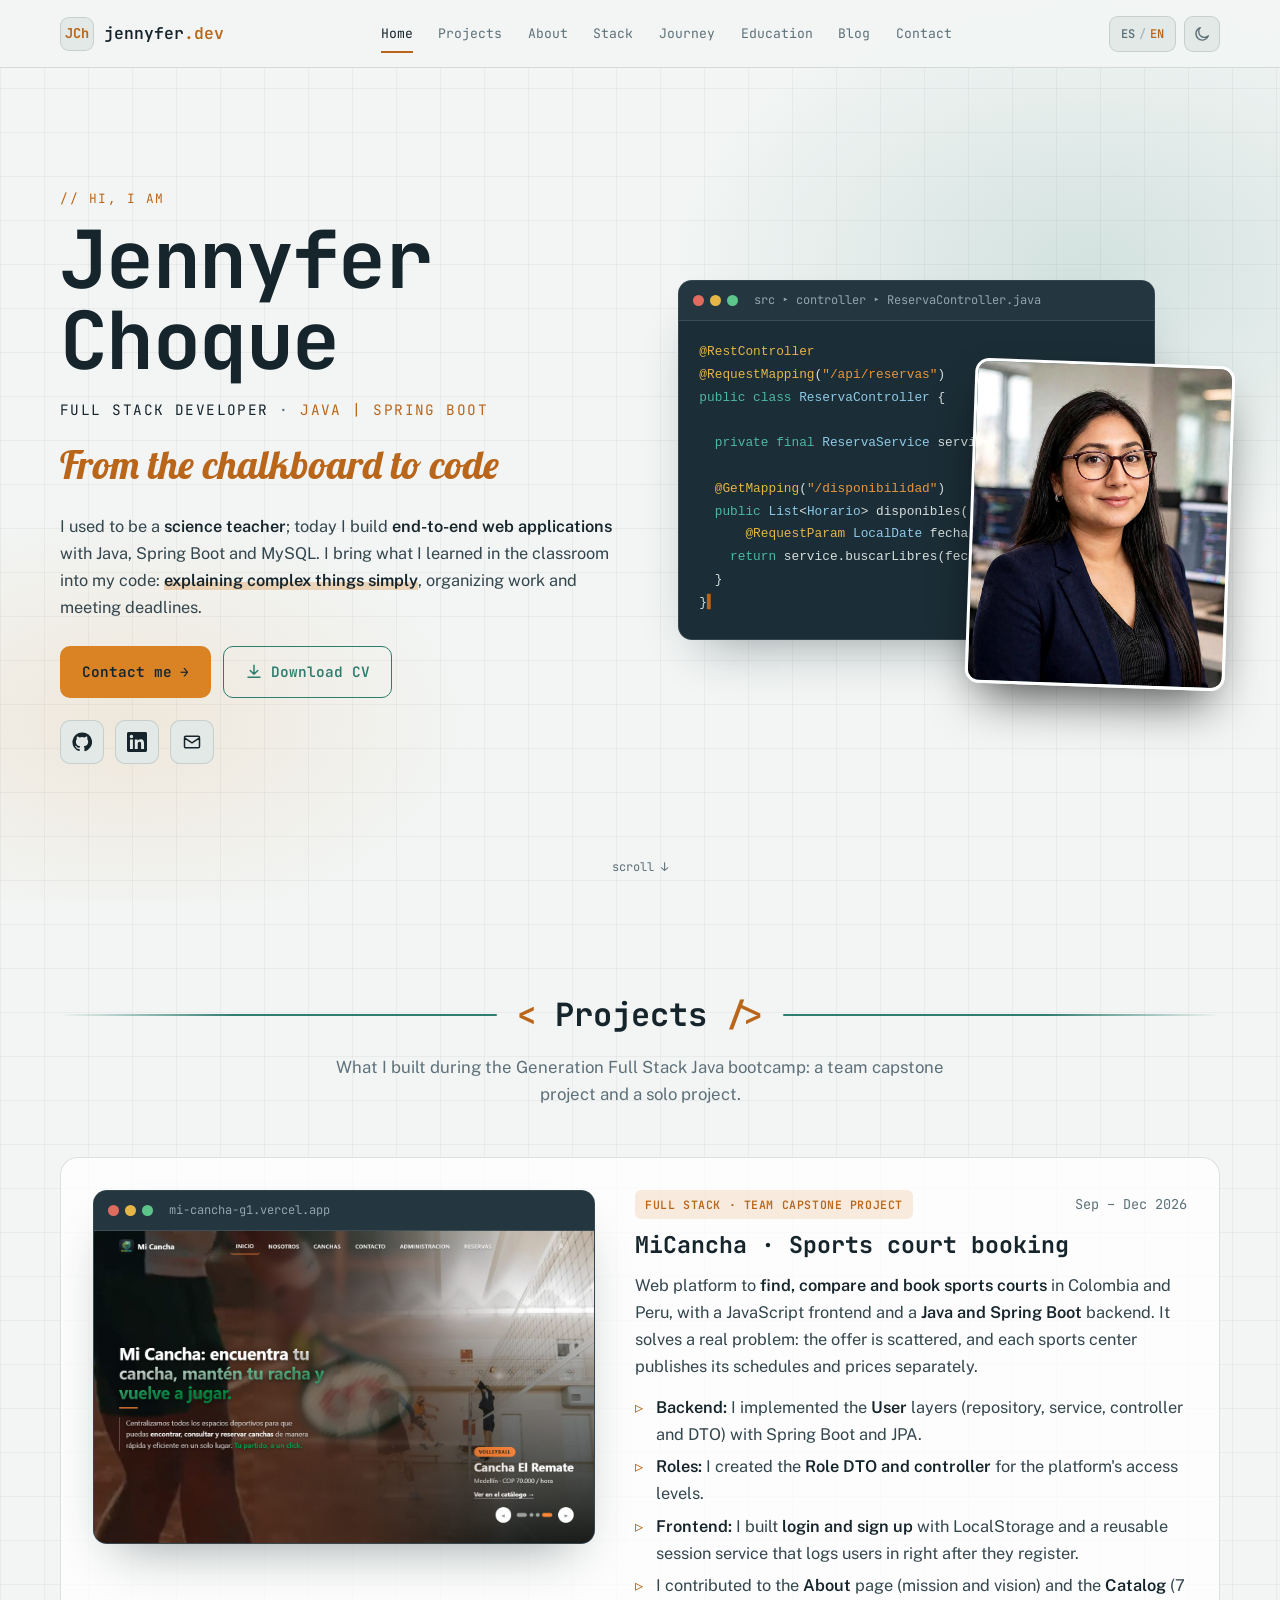
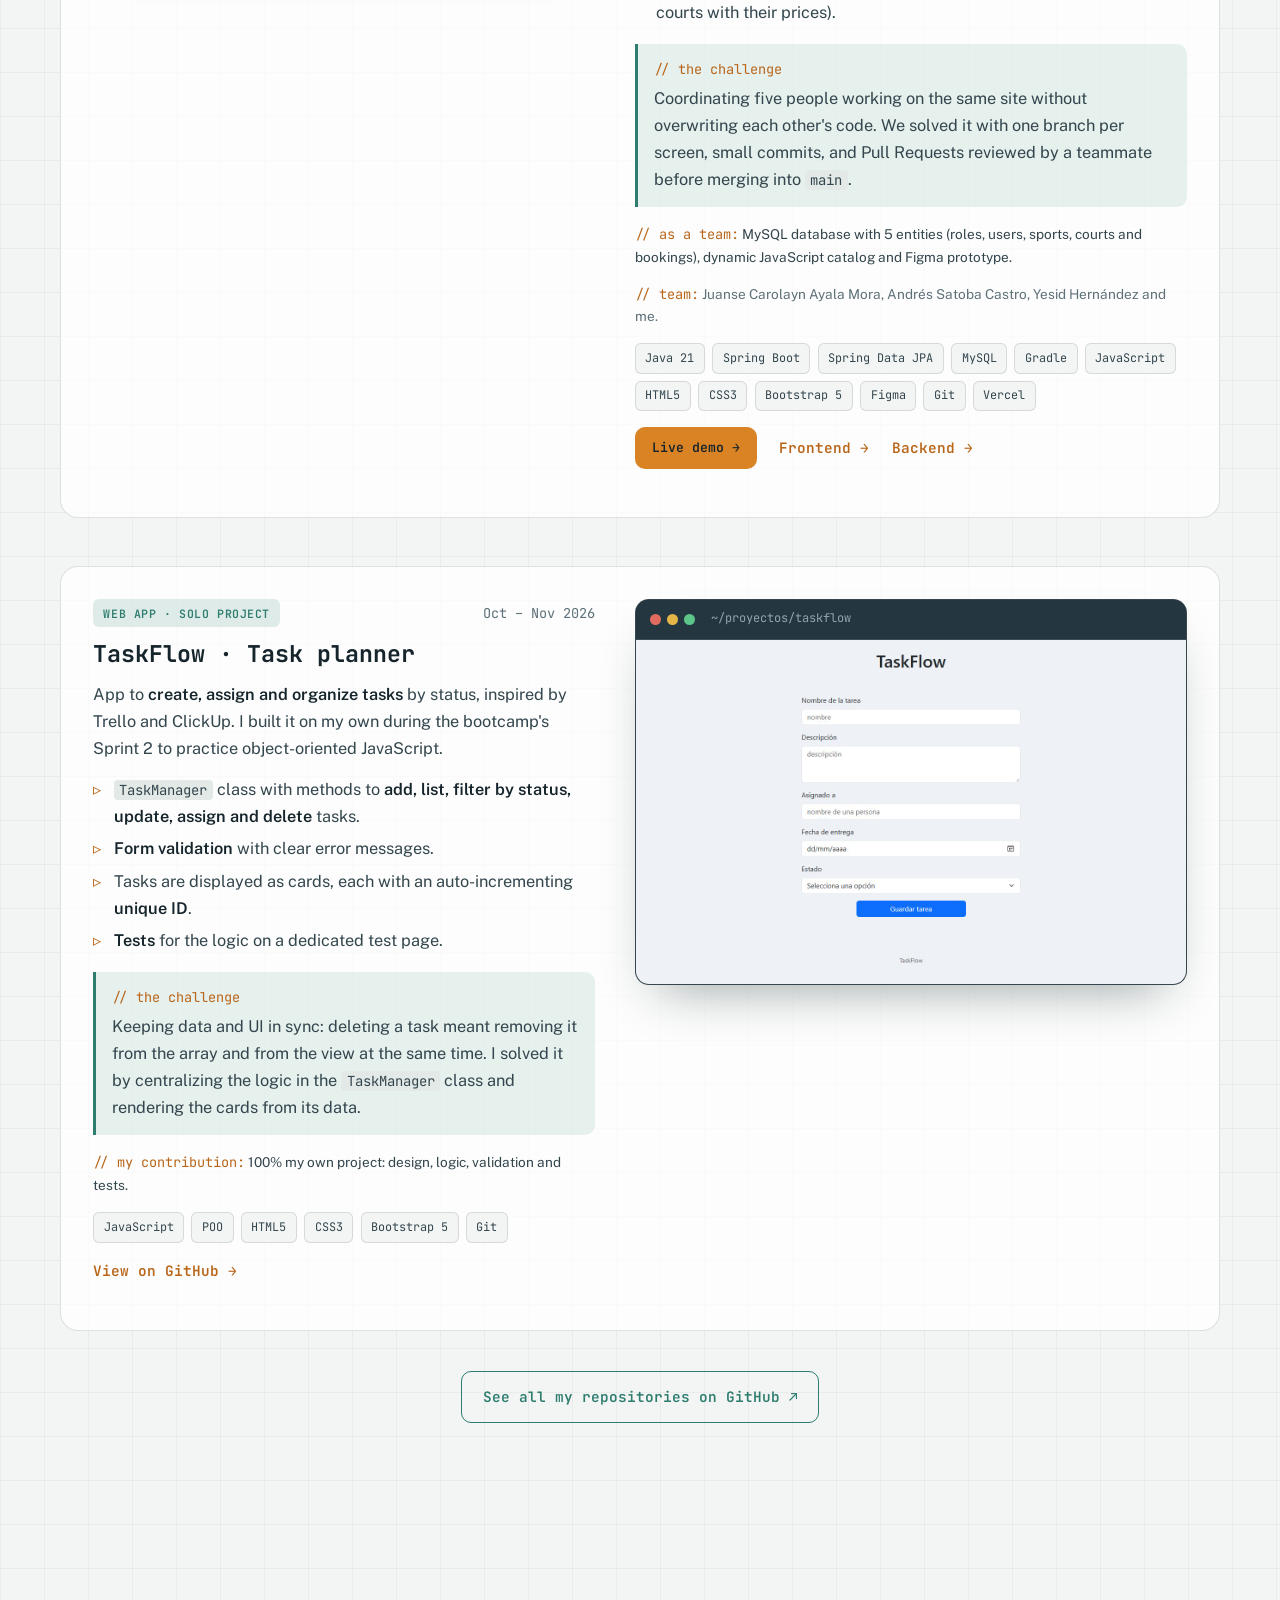
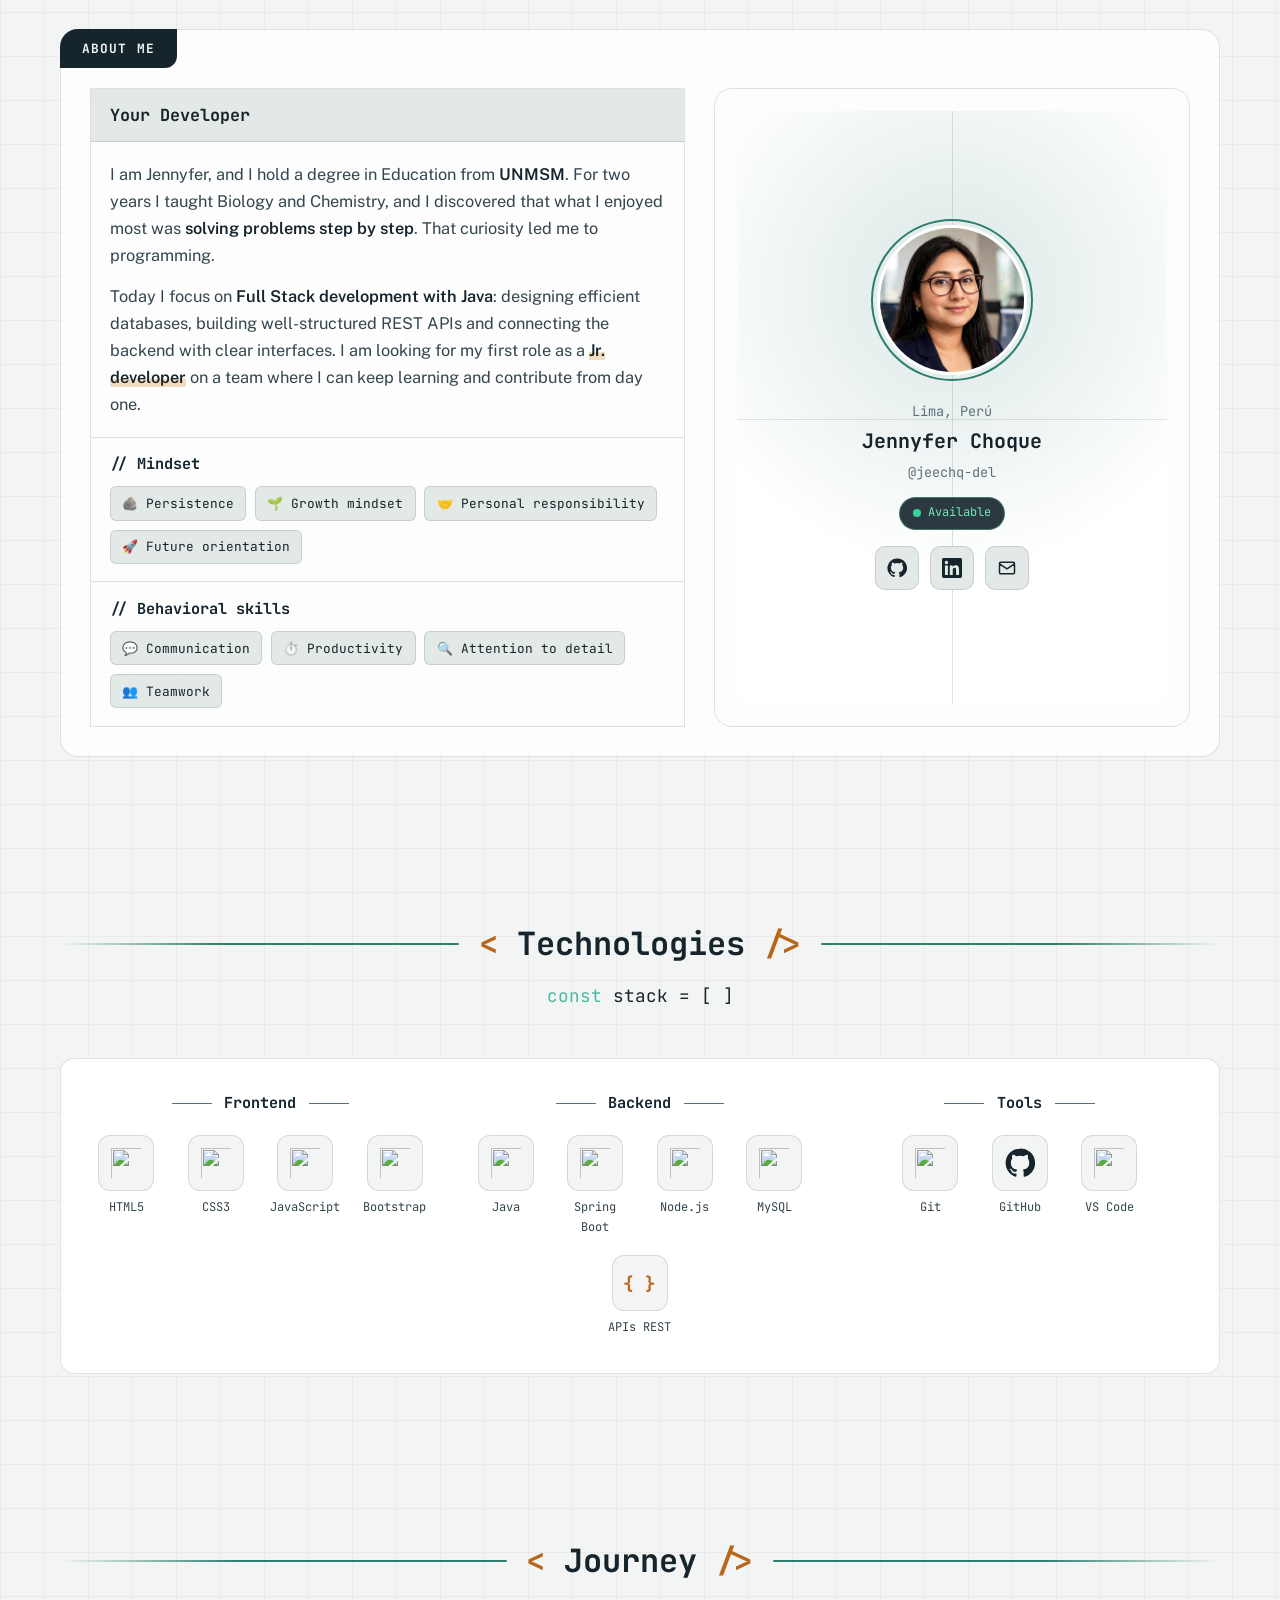
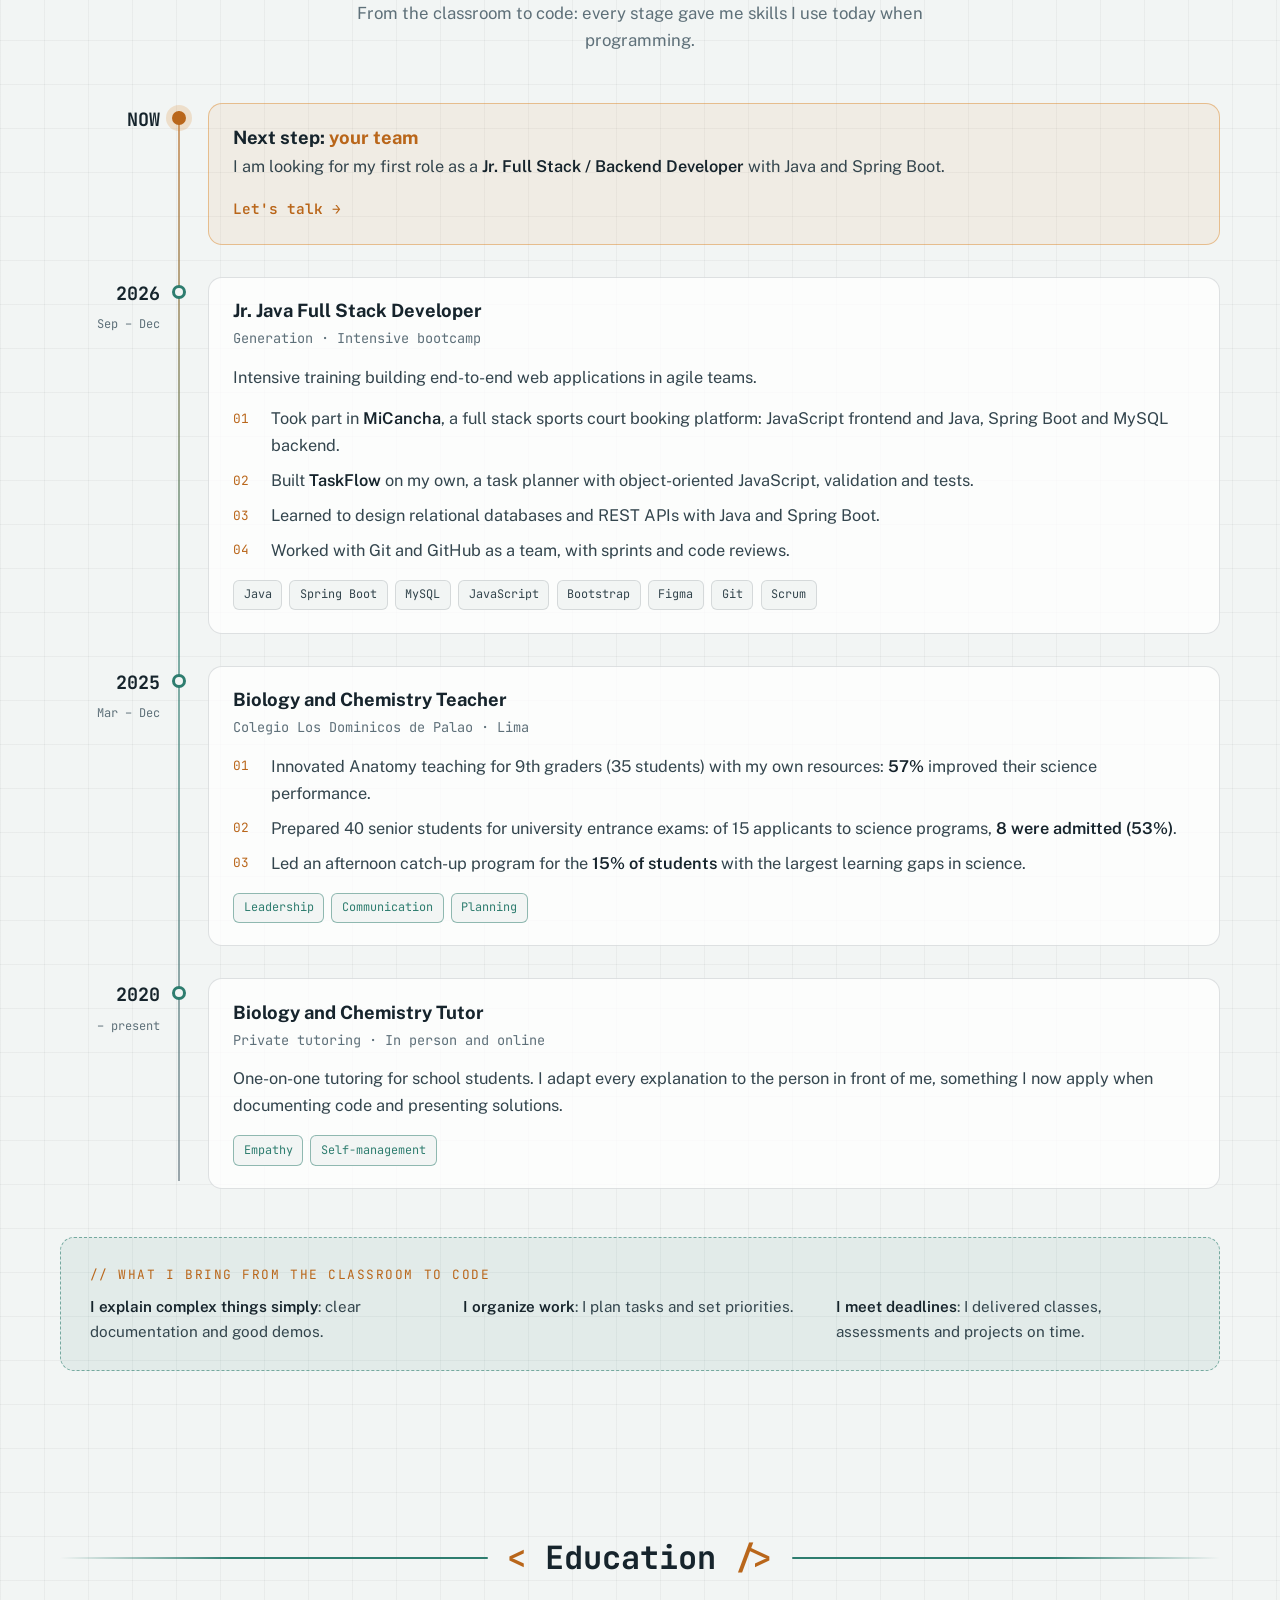
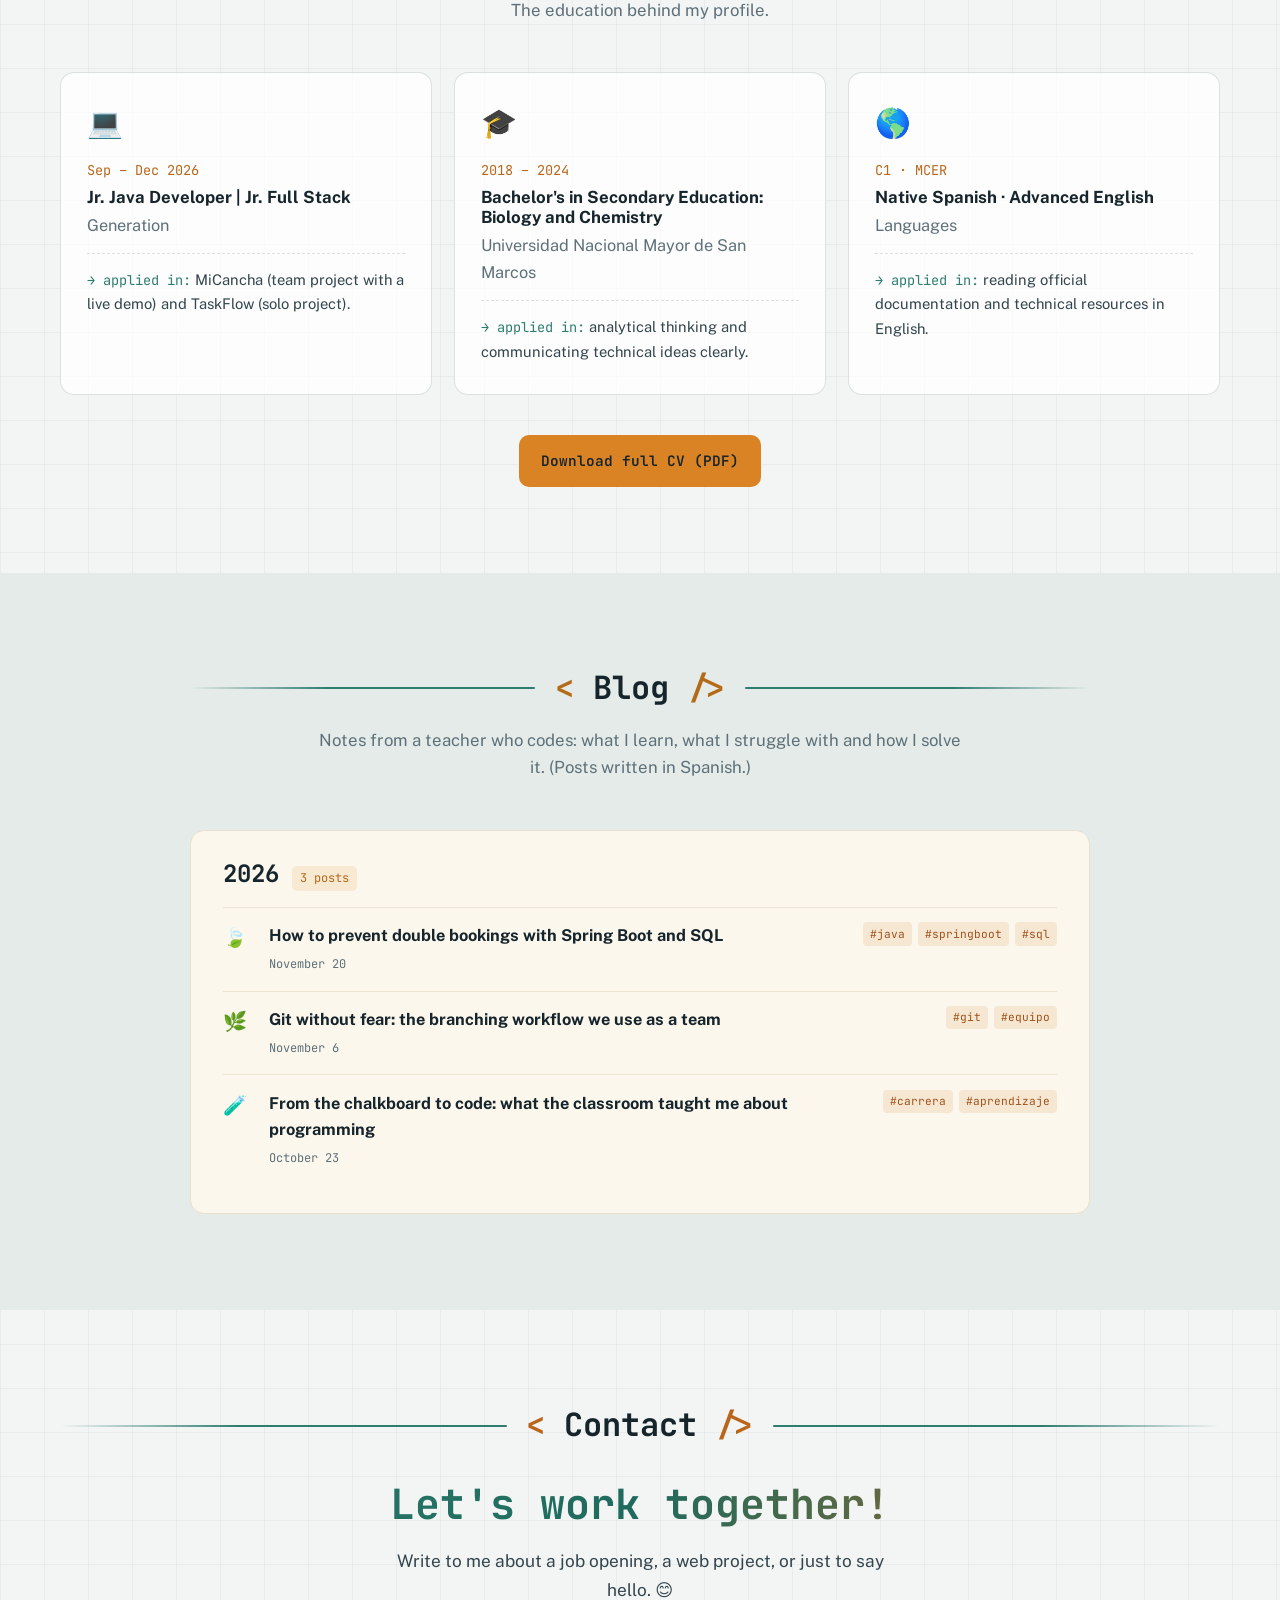
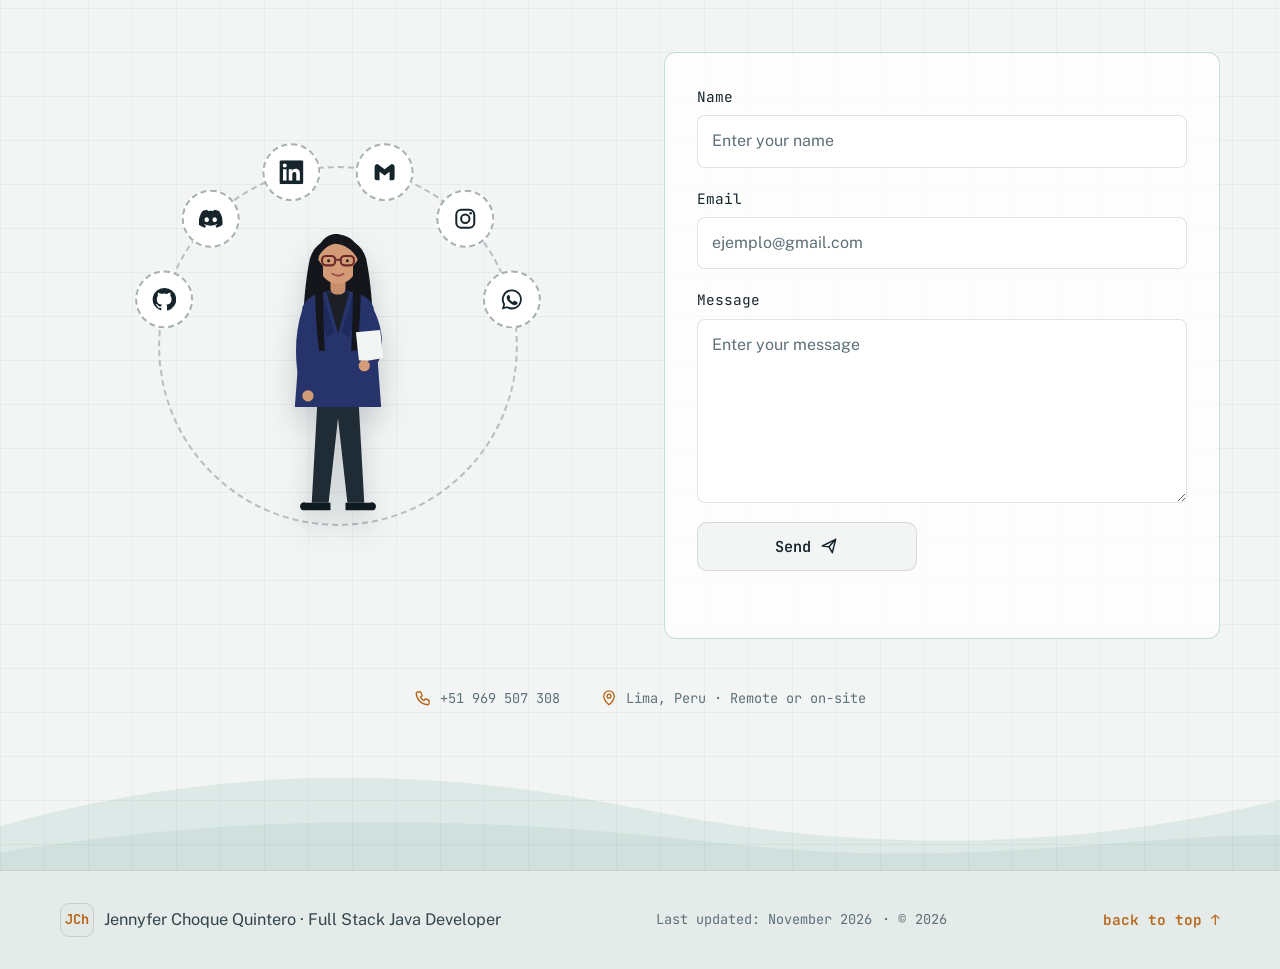
==== commit 46dae848: "docs: aportes de MiCancha según commits y CV actualizado" ====
--- a/index.html
+++ b/index.html
@@ -143,16 +143,16 @@
               <h3 class="project__title" data-i18n="p1.title">MiCancha · Reserva de canchas deportivas</h3>
               <p data-i18n="p1.desc">Plataforma web para <strong>encontrar, comparar y reservar canchas deportivas</strong> en Colombia y Perú, con frontend en JavaScript y backend en <strong>Java y Spring Boot</strong>. Resuelve un problema real: la oferta está dispersa y cada complejo publica sus horarios y precios por separado.</p>
               <ul class="bullets">
-                <li data-i18n="p1.f1"><strong>Catálogo de canchas</strong> generado con JavaScript desde una lista de datos, con tarjetas que giran para mostrar detalles.</li>
-                <li data-i18n="p1.f2"><strong>Backend con Java 21 y Spring Boot</strong> (Spring Data JPA, validaciones y MapStruct) organizado en capas: entidad, repository, service, controller y DTO.</li>
-                <li data-i18n="p1.f3">Base de datos <strong>MySQL 8</strong> con modelo relacional normalizado de 5 entidades: roles, usuarios, deportes, canchas y reservas.</li>
-                <li data-i18n="p1.f4">Navbar responsive, formulario con <strong>validación en JavaScript</strong> y prototipo en <strong>Figma</strong> en baja, media y alta fidelidad.</li>
+                <li data-i18n="p1.f1"><strong>Backend:</strong> implementé las capas de <strong>Usuario</strong> (repository, service, controller y DTO) con Spring Boot y JPA.</li>
+                <li data-i18n="p1.f2"><strong>Roles:</strong> creé el <strong>DTO y el controller de Roles</strong> para los niveles de acceso de la plataforma.</li>
+                <li data-i18n="p1.f3"><strong>Frontend:</strong> desarrollé el <strong>inicio de sesión y registro</strong> con LocalStorage y un servicio de sesión reutilizable que inicia sesión al registrarse.</li>
+                <li data-i18n="p1.f4">Aporté a las páginas <strong>Nosotros</strong> (misión y visión) y <strong>Catálogo</strong> (7 canchas con sus precios).</li>
               </ul>
               <div class="callout">
                 <p class="mono small accent" data-i18n="p.challenge">// el reto</p>
                 <p data-i18n="p1.challenge">Coordinar a cinco personas trabajando en el mismo sitio sin pisarnos el código. Lo resolvimos con una rama por pantalla, commits pequeños y Pull Requests revisados por otra persona antes de unirlos a <code>main</code>.</p>
               </div>
-              <p class="small" data-i18n="p1.role"><span class="mono accent">// mi aporte:</span> en el frontend, la pantalla de <strong>Catálogo de deportes</strong>; en el backend, las <strong>capas de Usuario</strong> (repository, service, controller y DTO) y el <strong>DTO y controller de Roles</strong>.</p>
+              <p class="small" data-i18n="p1.role"><span class="mono accent">// en equipo:</span> base de datos MySQL de 5 entidades (roles, usuarios, deportes, canchas y reservas), catálogo dinámico con JavaScript y prototipo en Figma.</p>
               <p class="small team" data-i18n="p1.team"><span class="mono accent">// equipo:</span> Juanse Carolayn Ayala Mora, Andrés Satoba Castro, Yesid Hernández y yo.</p>
               <ul class="chips" aria-label="Tecnologías">
                 <li>Java 21</li><li>Spring Boot</li><li>Spring Data JPA</li><li>MySQL</li><li>Gradle</li><li>JavaScript</li><li>HTML5</li><li>CSS3</li><li>Bootstrap 5</li><li>Figma</li><li>Git</li><li>Vercel</li>
